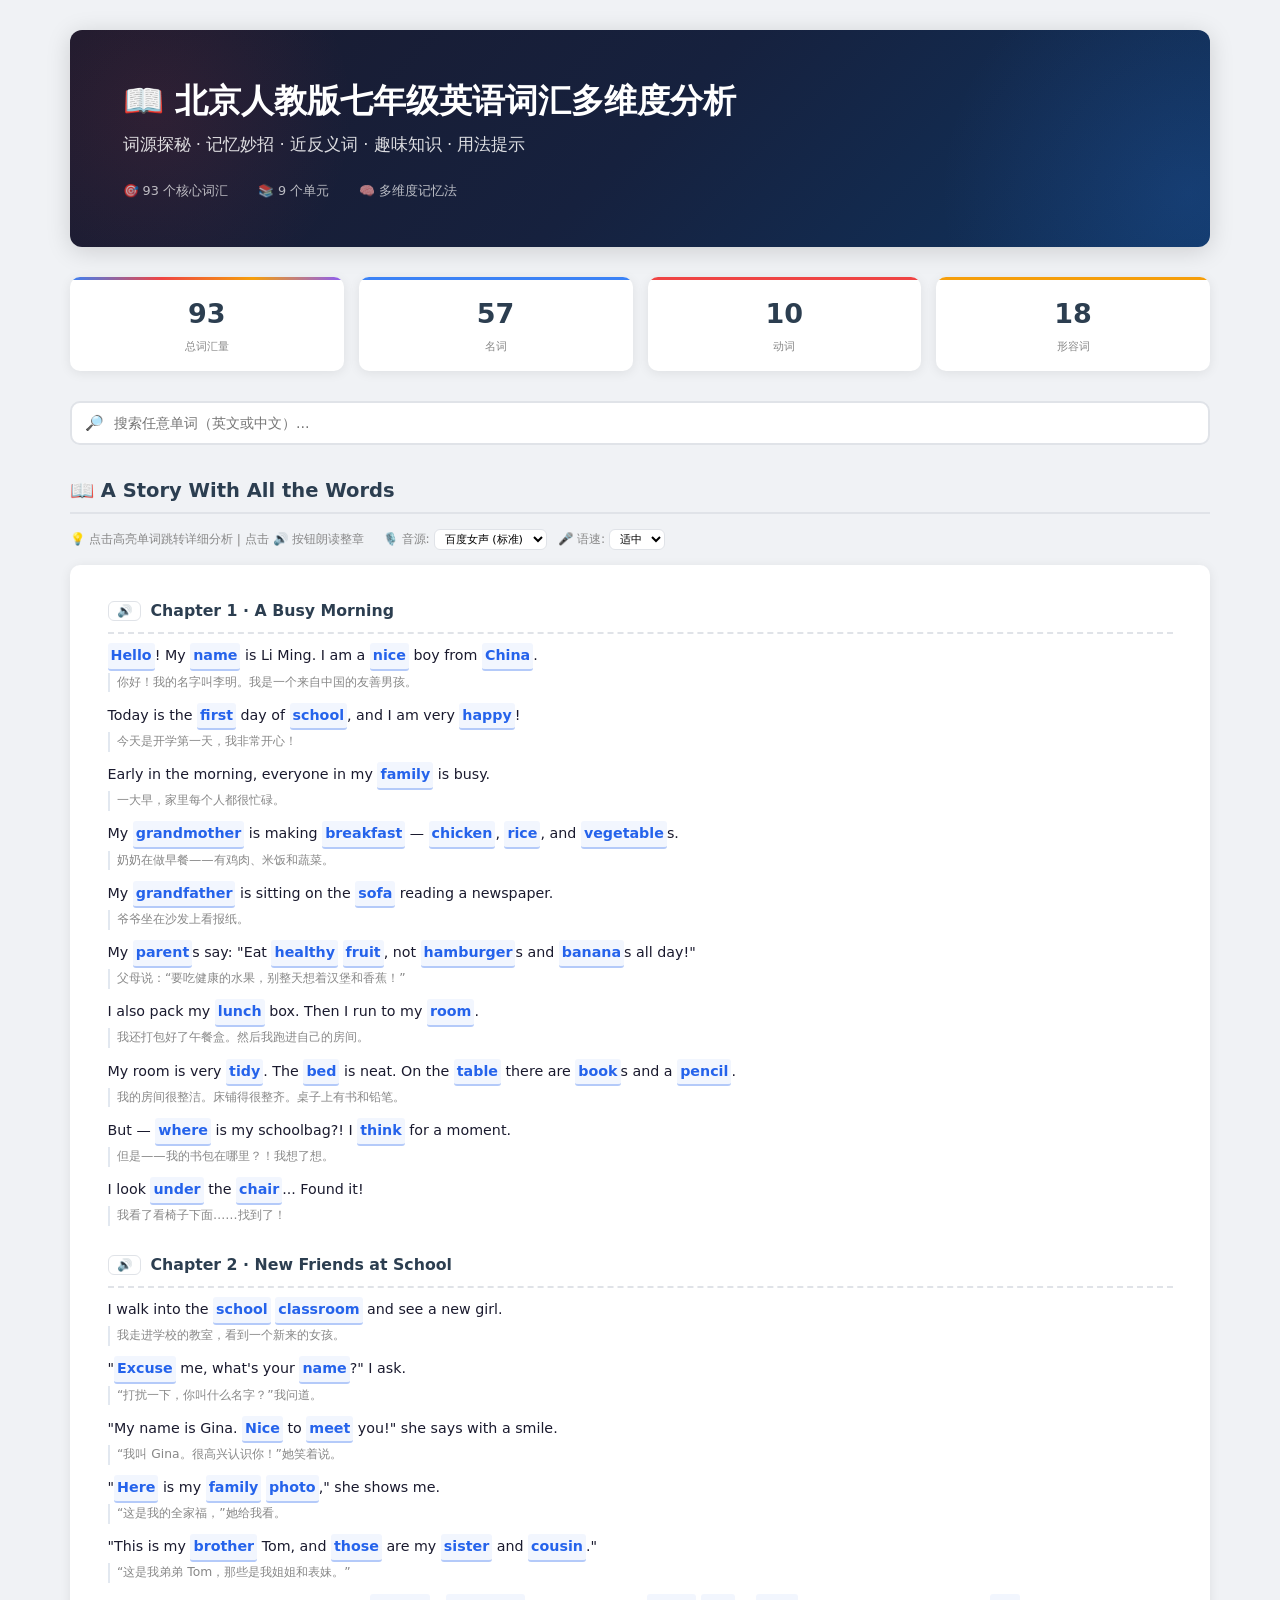
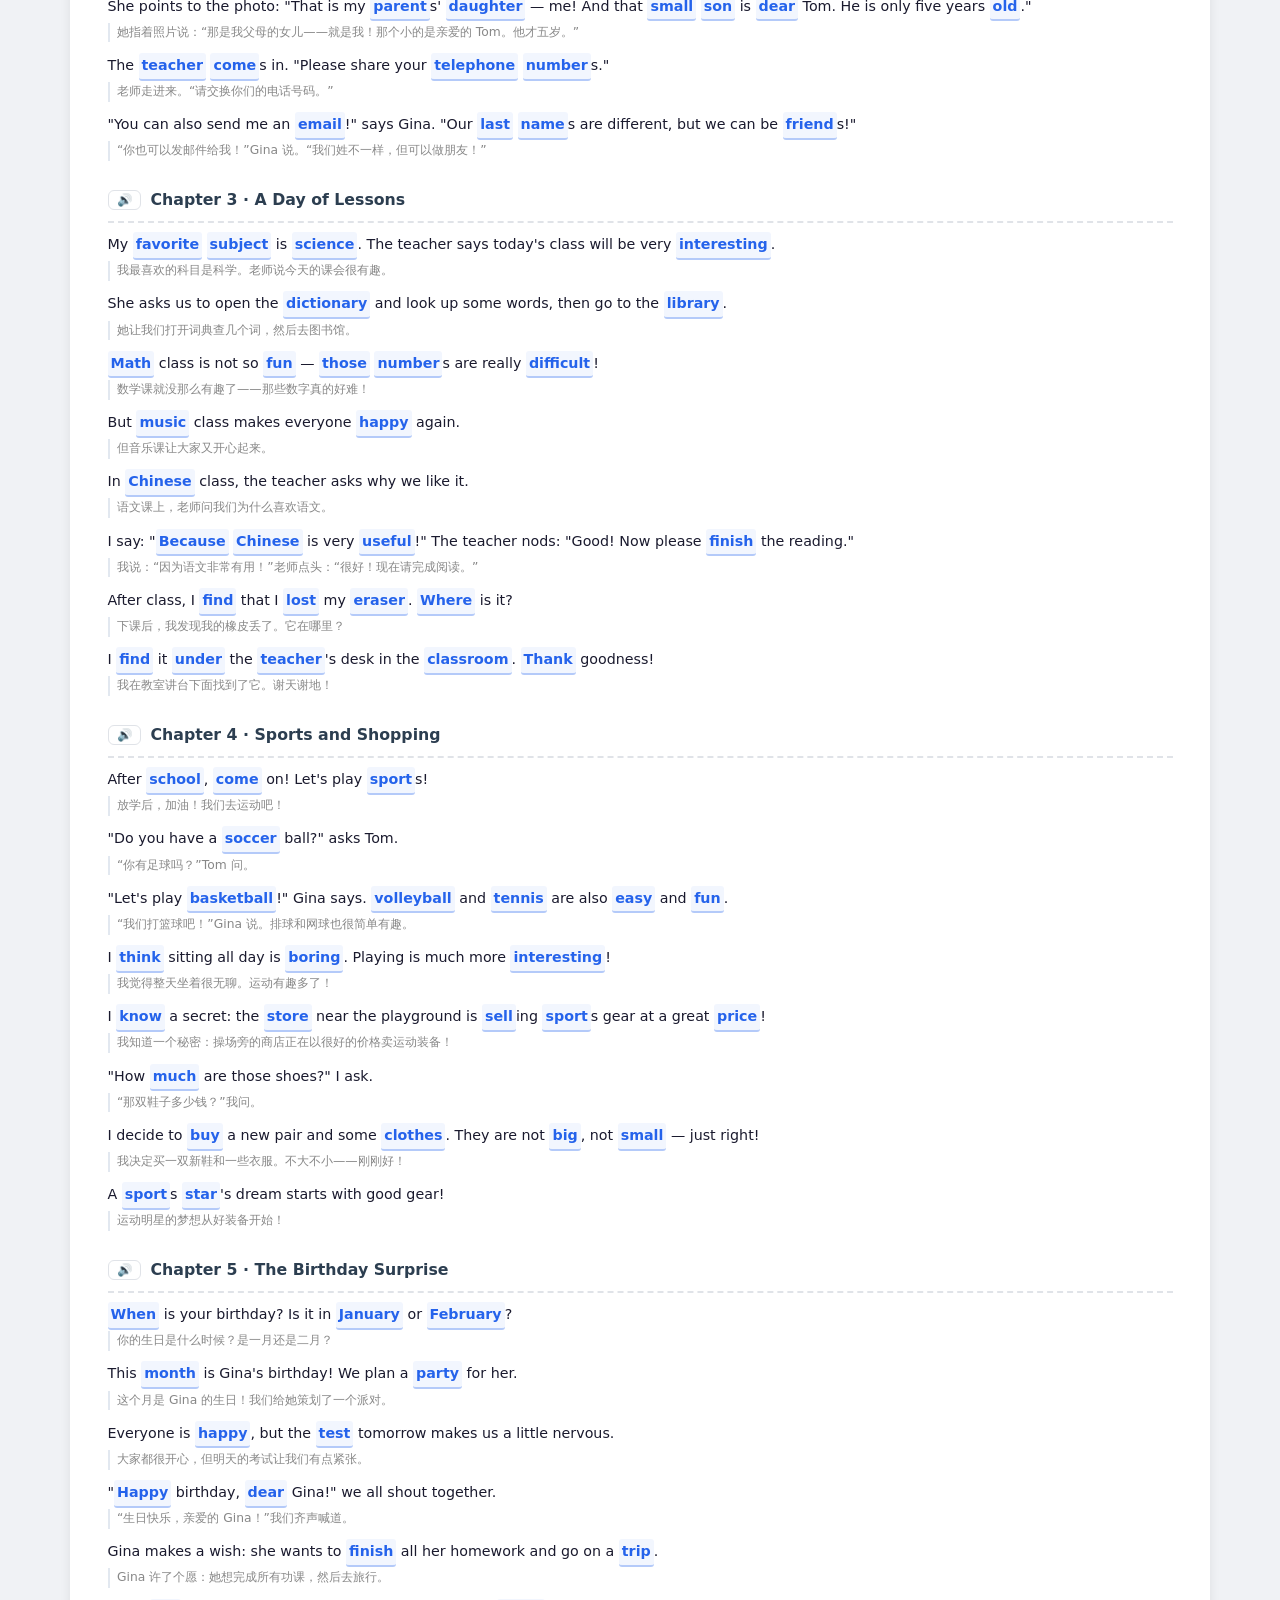
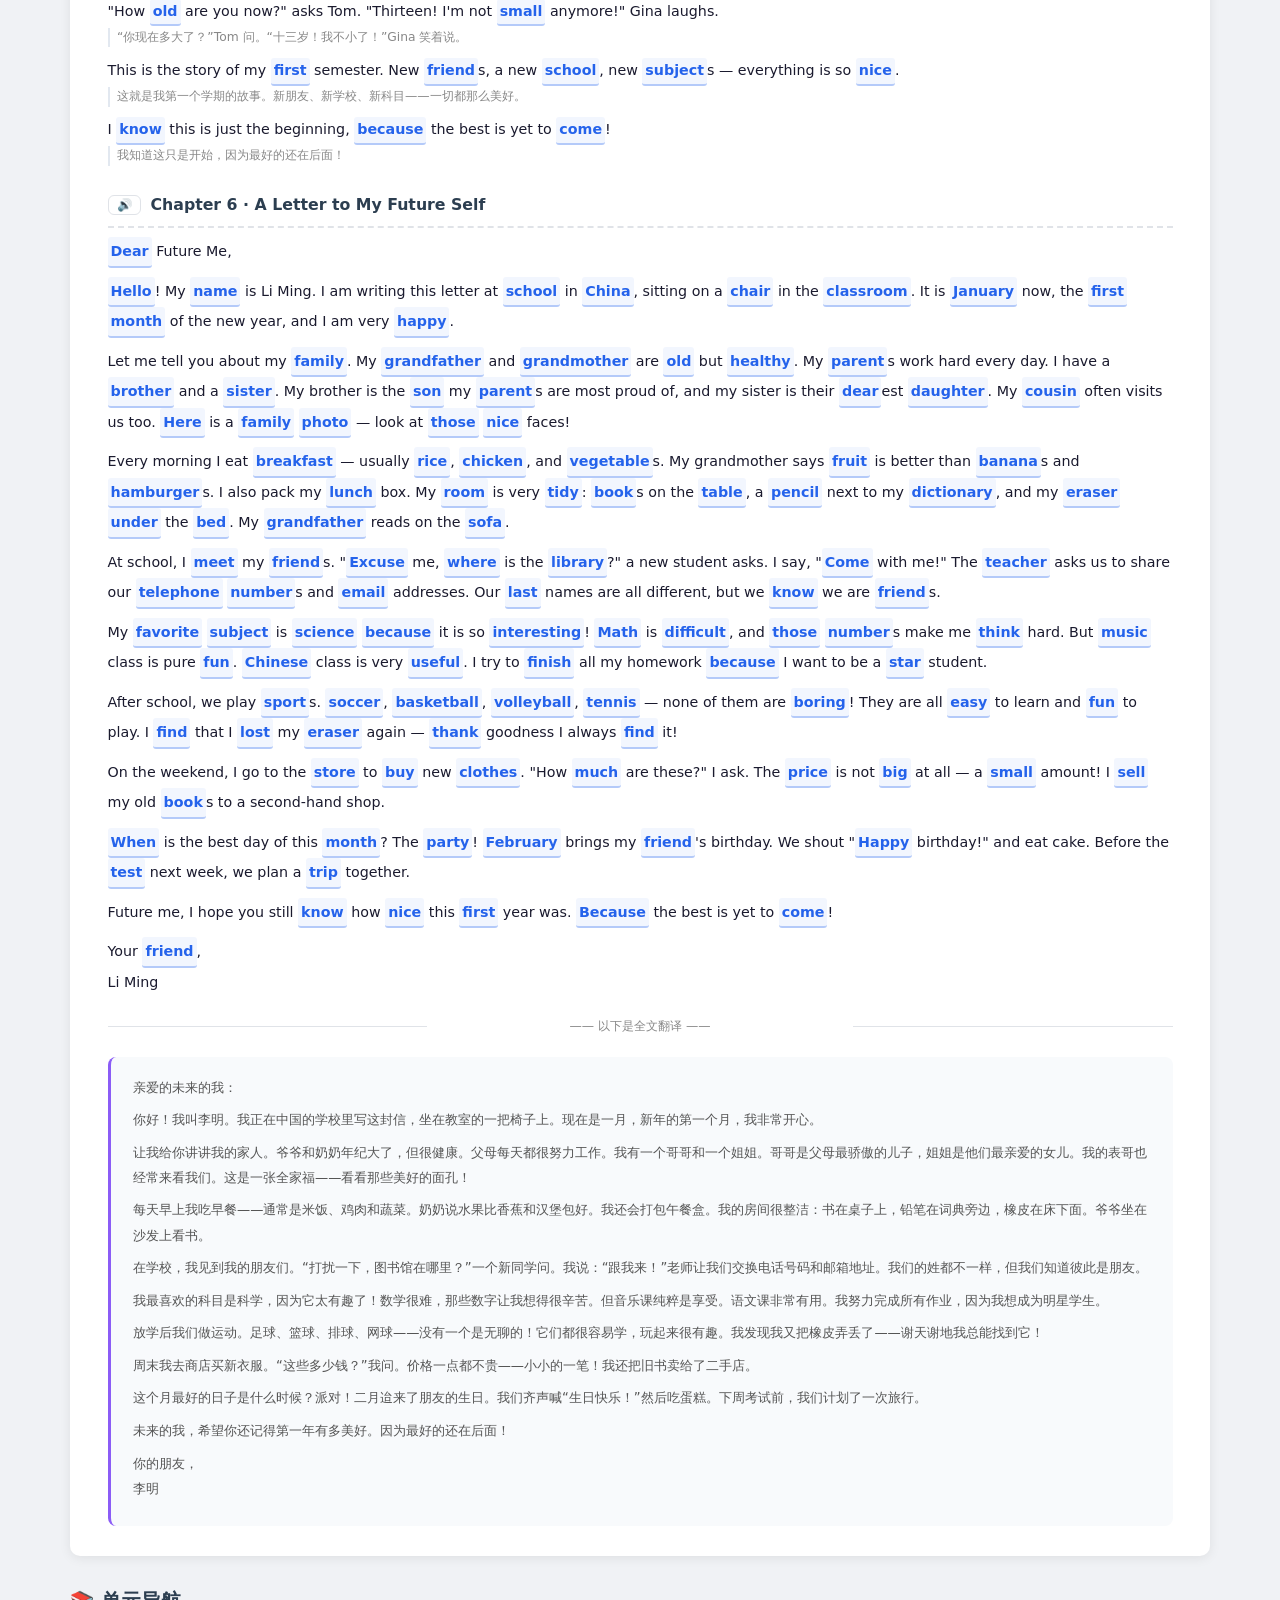
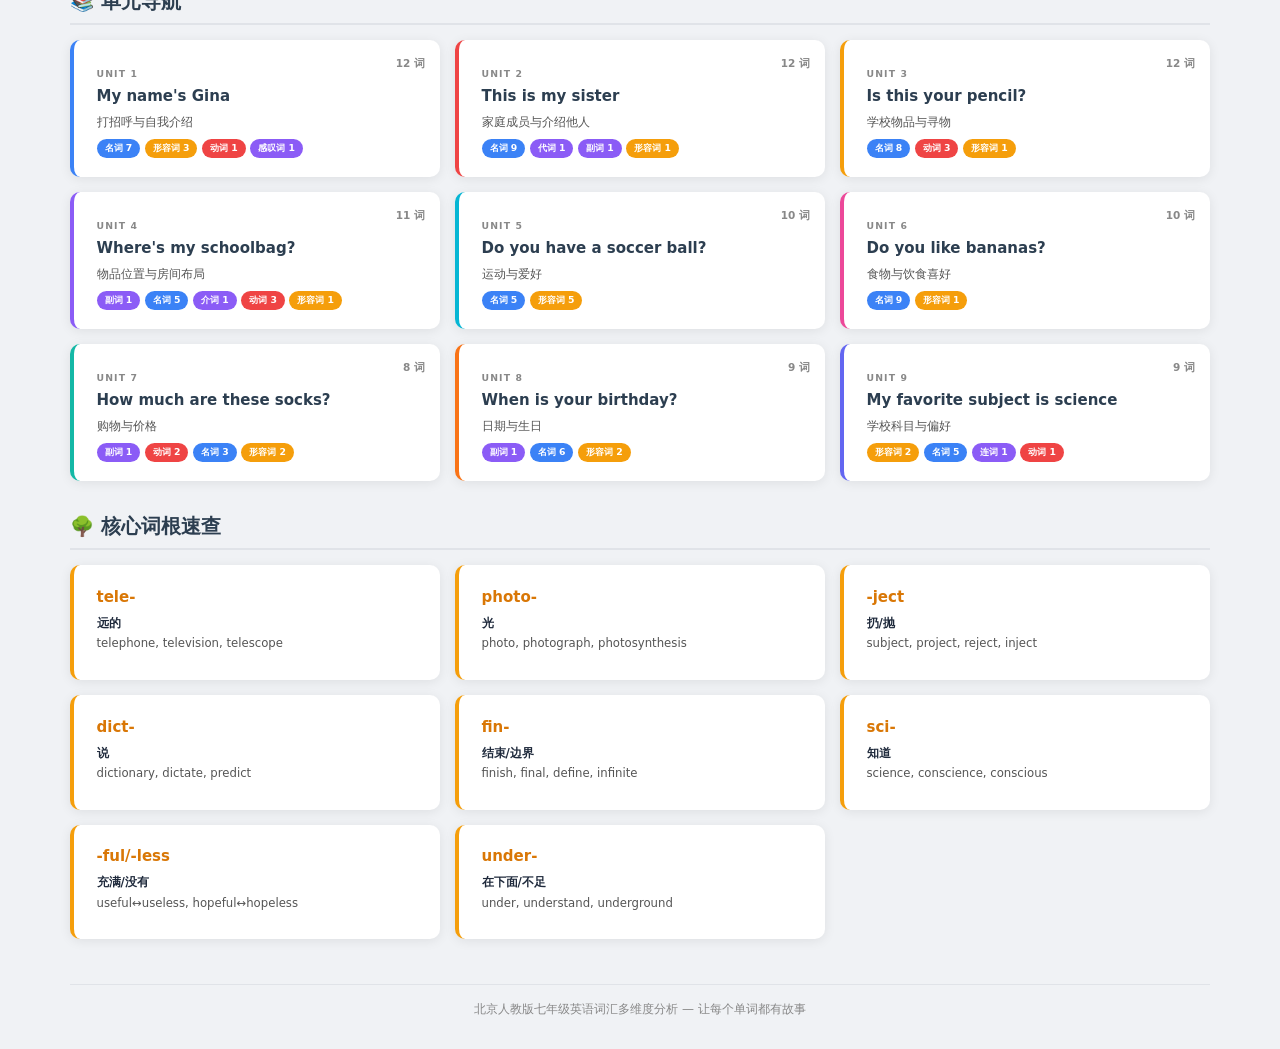
==== index.html @ ab5bbe42 "Fix mobile voice selector: use static HTML options instead of JS-generated QQ browser ignores dynami" ====
<!DOCTYPE html>
<html lang="zh-CN">
<head>
<meta charset="UTF-8"><meta name="viewport" content="width=device-width,initial-scale=1">
<meta name="referrer" content="no-referrer">
<title>北京初一英语词汇多维度分析</title>
<link rel="stylesheet" href="style.css?v=16">
</head>
<body>
<div id="app-root"><p style="color:#888;padding:2rem">Loading...</p></div>

<!-- Data files -->
<script src="vocab-data-u1.js"></script>
<script src="vocab-data-u2.js"></script>
<script src="vocab-data-u3.js"></script>
<script src="vocab-data-u4.js"></script>
<script src="vocab-data-u5.js"></script>
<script src="vocab-data-u6.js"></script>
<script src="vocab-data-u7.js"></script>
<script src="vocab-data-u8.js"></script>
<script src="vocab-data-u9.js"></script>
<!-- TTS + Renderer -->
<script src="tts.js?v=16"></script>
<script src="word-renderer.js?v=16"></script>
<script>
  const units = [UNIT1,UNIT2,UNIT3,UNIT4,UNIT5,UNIT6,UNIT7,UNIT8,UNIT9];
  WordRenderer.renderIndex(units, document.getElementById('app-root'));
</script>
</body>
</html>
---- style.css ----
/* ===== Base Reset ===== */
*,*::before,*::after{box-sizing:border-box;margin:0;padding:0}
:root{
  --bg:#f0f2f5;--card:#fff;--border:#e0e3e8;
  --text:#1a1a2e;--text2:#555;--text3:#888;
  --accent:#2c3e50;--link:#2980b9;
  --shadow:0 2px 12px rgba(0,0,0,.08);
  --radius:10px;
  --noun:#3b82f6;--verb:#ef4444;--adj:#f59e0b;--adv:#8b5cf6;
  --prep:#06b6d4;--pron:#ec4899;--conj:#14b8a6;--num:#6366f1;--interj:#f97316;
}
html{font-size:15px;scroll-behavior:smooth}
body{font-family:"Segoe UI","Microsoft YaHei","PingFang SC",system-ui,sans-serif;background:var(--bg);color:var(--text);line-height:1.6;padding:2rem;max-width:1200px;margin:0 auto}

/* ===== Typography ===== */
h1{font-size:1.8rem;color:var(--accent);margin-bottom:.3rem}
h2{font-size:1.3rem;color:var(--accent);margin:2rem 0 1rem;padding-bottom:.4rem;border-bottom:2px solid var(--border)}
h3{font-size:1.05rem;color:var(--text2);margin:1.2rem 0 .6rem}
p.subtitle{color:var(--text2);margin-bottom:2rem;font-size:.95rem}

/* ===== Cover ===== */
.cover{background:linear-gradient(135deg,#1a1a2e 0%,#16213e 50%,#0f3460 100%);color:#fff;border-radius:12px;padding:3rem 3.5rem;margin-bottom:2rem;box-shadow:0 4px 24px rgba(0,0,0,.15);position:relative;overflow:hidden}
.cover::before{content:'';position:absolute;top:-40%;right:-20%;width:500px;height:500px;background:radial-gradient(circle,rgba(59,130,246,.15) 0%,transparent 70%);pointer-events:none}
.cover::after{content:'';position:absolute;bottom:-30%;left:-10%;width:400px;height:400px;background:radial-gradient(circle,rgba(239,68,68,.1) 0%,transparent 70%);pointer-events:none}
.cover h1{font-size:2.2rem;margin-bottom:.3rem;position:relative;z-index:1;color:#fff}
.cover .cover-sub{font-size:1.1rem;color:rgba(255,255,255,.85);margin-bottom:1.5rem;position:relative;z-index:1}
.cover .cover-meta{display:flex;gap:2rem;flex-wrap:wrap;font-size:.85rem;color:rgba(255,255,255,.7);position:relative;z-index:1}
.cover .cover-meta span{display:flex;align-items:center;gap:.4rem}
.cover .cover-emoji{font-size:3rem;position:absolute;right:3rem;top:50%;transform:translateY(-50%);z-index:1;opacity:.3}

/* ===== Stats Bar ===== */
.stats-bar{display:grid;grid-template-columns:repeat(4,1fr);gap:1rem;margin-bottom:2rem}
.stat-card{background:var(--card);border-radius:var(--radius);box-shadow:var(--shadow);padding:1rem 1.2rem;text-align:center;position:relative;overflow:hidden}
.stat-card::before{content:'';position:absolute;top:0;left:0;right:0;height:3px;background:var(--accent)}
.stat-card .stat-num{font-size:1.8rem;font-weight:800;color:var(--accent)}
.stat-card .stat-label{font-size:.75rem;color:var(--text3);margin-top:.2rem}
.stat-card.sc-noun::before{background:var(--noun)}
.stat-card.sc-verb::before{background:var(--verb)}
.stat-card.sc-adj::before{background:var(--adj)}
.stat-card.sc-total::before{background:linear-gradient(90deg,var(--noun),var(--verb),var(--adj),var(--adv))}

/* ===== Unit Grid ===== */
.unit-grid{display:grid;grid-template-columns:repeat(3,1fr);gap:1rem;margin-bottom:2rem}
a.unit-card{text-decoration:none;color:inherit;display:block}
.unit-card{background:var(--card);border-radius:var(--radius);box-shadow:var(--shadow);padding:1.3rem 1.5rem;border-left:4px solid var(--border);transition:transform .15s,box-shadow .15s;cursor:pointer;position:relative;overflow:hidden}
.unit-card:hover{transform:translateY(-3px);box-shadow:0 8px 24px rgba(0,0,0,.12)}
.unit-card .unit-num{font-size:.62rem;font-weight:700;letter-spacing:.12em;text-transform:uppercase;margin-bottom:.3rem;color:var(--text3)}
.unit-card .unit-title{font-size:1rem;font-weight:700;color:var(--accent);margin-bottom:.4rem}
.unit-card .unit-desc{font-size:.78rem;color:var(--text2);line-height:1.5;margin-bottom:.5rem}
.unit-card .unit-tags{display:flex;gap:.3rem;flex-wrap:wrap}
.unit-card .unit-tag{font-size:.62rem;padding:2px 8px;border-radius:12px;font-weight:600;color:#fff}
.unit-card .unit-count{position:absolute;right:1rem;top:1rem;font-size:.7rem;color:var(--text3);font-weight:600}
.uc-1{border-left-color:#3b82f6}.uc-2{border-left-color:#ef4444}.uc-3{border-left-color:#f59e0b}
.uc-4{border-left-color:#8b5cf6}.uc-5{border-left-color:#06b6d4}.uc-6{border-left-color:#ec4899}
.uc-7{border-left-color:#14b8a6}.uc-8{border-left-color:#f97316}.uc-9{border-left-color:#6366f1}
.uc-10{border-left-color:#84cc16}.uc-11{border-left-color:#a855f7}.uc-12{border-left-color:#0ea5e9}

/* ===== Search Bar ===== */
.search-wrap{margin-bottom:2rem;position:relative}
.search-wrap input{width:100%;padding:.8rem 1.2rem .8rem 2.8rem;border:2px solid var(--border);border-radius:var(--radius);font-size:.95rem;font-family:inherit;background:var(--card);transition:border-color .2s,box-shadow .2s;outline:none}
.search-wrap input:focus{border-color:var(--link);box-shadow:0 0 0 3px rgba(41,128,185,.12)}
.search-wrap .search-icon{position:absolute;left:1rem;top:50%;transform:translateY(-50%);font-size:1rem;color:var(--text3)}
.search-results{position:absolute;top:100%;left:0;right:0;background:var(--card);border:1px solid var(--border);border-radius:var(--radius);box-shadow:0 8px 32px rgba(0,0,0,.12);max-height:400px;overflow-y:auto;z-index:100;display:none}
.search-results.active{display:block}
.search-item{padding:.7rem 1.2rem;cursor:pointer;transition:background .1s;display:flex;align-items:center;gap:.8rem;border-bottom:1px solid #f1f5f9}
.search-item:hover{background:#f8fafc}
.search-item .si-word{font-weight:700;font-size:.95rem;min-width:80px}
.search-item .si-phonetic{font-size:.78rem;color:var(--text3)}
.search-item .si-meaning{font-size:.78rem;color:var(--text2);flex:1}
.search-item .si-unit{font-size:.65rem;color:#fff;padding:2px 8px;border-radius:4px;background:var(--accent)}

/* ===== Nav ===== */
.nav{margin-bottom:1.5rem;display:flex;align-items:center;gap:.5rem}
.nav a{color:var(--link);text-decoration:none;font-size:.9rem;font-weight:500}
.nav a:hover{text-decoration:underline}
.nav .sep{color:var(--text3);margin:0 .2rem}

/* ===== Word Card ===== */
.word-list{display:flex;flex-direction:column;gap:1.5rem}
.word-card{background:var(--card);border-radius:12px;box-shadow:var(--shadow);overflow:hidden;transition:transform .15s}
.word-card:hover{transform:translateY(-2px);box-shadow:0 6px 24px rgba(0,0,0,.1)}
.wc-header{padding:1.2rem 1.5rem;display:flex;align-items:center;gap:1rem;border-bottom:1px solid #f1f5f9;position:relative}
.wc-header::before{content:'';position:absolute;left:0;top:0;bottom:0;width:4px}
.wc-header.pos-n::before{background:var(--noun)}
.wc-header.pos-v::before{background:var(--verb)}
.wc-header.pos-adj::before{background:var(--adj)}
.wc-header.pos-adv::before{background:var(--adv)}
.wc-header.pos-prep::before{background:var(--prep)}
.wc-header.pos-pron::before{background:var(--pron)}
.wc-header.pos-conj::before{background:var(--conj)}
.wc-header.pos-num::before{background:var(--num)}
.wc-header.pos-interj::before{background:var(--interj)}
.wc-word{font-size:1.5rem;font-weight:800;color:var(--accent);letter-spacing:.02em}
.wc-phonetic{font-size:.88rem;color:var(--text3);font-family:"Cascadia Code","Fira Code",monospace}
.wc-pos{font-size:.68rem;padding:3px 10px;border-radius:12px;font-weight:700;color:#fff;white-space:nowrap}
.pos-n .wc-pos{background:var(--noun)}.pos-v .wc-pos{background:var(--verb)}
.pos-adj .wc-pos{background:var(--adj)}.pos-adv .wc-pos{background:var(--adv)}
.pos-prep .wc-pos{background:var(--prep)}.pos-pron .wc-pos{background:var(--pron)}
.pos-conj .wc-pos{background:var(--conj)}.pos-num .wc-pos{background:var(--num)}
.pos-interj .wc-pos{background:var(--interj)}
.wc-meaning{margin-left:auto;font-size:.95rem;color:var(--text);font-weight:600}
.wc-body{padding:1.2rem 1.5rem;display:grid;grid-template-columns:repeat(2,1fr);gap:1rem}

/* ===== Dimension Panels ===== */
.dim-panel{background:#f8fafc;border-radius:8px;padding:.9rem 1.1rem;border-left:3px solid var(--border)}
.dim-panel .dim-title{font-size:.7rem;font-weight:700;letter-spacing:.08em;text-transform:uppercase;margin-bottom:.5rem;display:flex;align-items:center;gap:.4rem}
.dim-panel .dim-title .dim-icon{font-size:.9rem}
.dim-panel.dp-root{border-left-color:#f59e0b}
.dim-panel.dp-root .dim-title{color:#d97706}
.dim-panel.dp-memory{border-left-color:#8b5cf6}
.dim-panel.dp-memory .dim-title{color:#7c3aed}
.dim-panel.dp-family{border-left-color:#3b82f6}
.dim-panel.dp-family .dim-title{color:#2563eb}
.dim-panel.dp-syn{border-left-color:#059669}
.dim-panel.dp-syn .dim-title{color:#059669}
.dim-panel.dp-ant{border-left-color:#dc2626}
.dim-panel.dp-ant .dim-title{color:#dc2626}
.dim-panel.dp-sentence{border-left-color:#06b6d4}
.dim-panel.dp-sentence .dim-title{color:#0891b2}
.dim-panel.dp-fun{border-left-color:#ec4899}
.dim-panel.dp-fun .dim-title{color:#db2777}
.dim-panel.dp-usage{border-left-color:#64748b}
.dim-panel.dp-usage .dim-title{color:#475569}

.dim-panel p,.dim-panel li{font-size:.82rem;color:var(--text2);line-height:1.6}
.dim-panel ul{padding-left:1.1rem;margin:0}
.dim-panel li{margin-bottom:.2rem}
.dim-panel .root-part{display:inline-block;padding:2px 8px;border-radius:4px;font-size:.75rem;font-weight:600;margin-right:.3rem;margin-bottom:.3rem}
.dim-panel .rp-prefix{background:#dbeafe;color:#1d4ed8}
.dim-panel .rp-root{background:#fef3c7;color:#92400e}
.dim-panel .rp-suffix{background:#dcfce7;color:#166534}
.dim-panel .word-tag{display:inline-block;padding:2px 8px;border-radius:4px;font-size:.78rem;font-weight:500;margin:.15rem .3rem .15rem 0;background:#f1f5f9;color:var(--text2);transition:background .15s}
.dim-panel .word-tag:hover{background:#e2e8f0}
.dim-panel .highlight{font-weight:700;color:var(--accent)}
.dim-panel .example-en{font-style:italic;color:var(--text);font-weight:500}
.dim-panel .example-zh{color:var(--text3);font-size:.78rem}

/* ===== Full-width dimension ===== */
.wc-full{padding:0 1.5rem 1.2rem;display:grid;grid-template-columns:repeat(2,1fr);gap:1rem}

/* ===== POS Tag Colors ===== */
.tag-noun{background:var(--noun)}.tag-verb{background:var(--verb)}
.tag-adj{background:var(--adj)}.tag-adv{background:var(--adv)}
.tag-prep{background:var(--prep)}.tag-pron{background:var(--pron)}
.tag-conj{background:var(--conj)}.tag-num{background:var(--num)}

/* ===== Filter Bar ===== */
.filter-bar{display:flex;gap:.5rem;flex-wrap:wrap;margin-bottom:1.5rem;align-items:center}
.filter-bar label{font-size:.78rem;color:var(--text3);font-weight:600;margin-right:.3rem}
.fbtn{padding:.35rem .8rem;font-size:.72rem;border:1px solid var(--border);border-radius:16px;background:var(--card);color:var(--text2);cursor:pointer;transition:all .15s;font-family:inherit;font-weight:500}
.fbtn:hover{background:#f1f5f9;border-color:#94a3b8}
.fbtn.active{background:var(--accent);color:#fff;border-color:var(--accent)}

/* ===== Quiz Mode ===== */
.quiz-overlay{position:fixed;inset:0;background:rgba(0,0,0,.5);z-index:500;display:flex;align-items:center;justify-content:center;opacity:0;pointer-events:none;transition:opacity .3s}
.quiz-overlay.active{opacity:1;pointer-events:auto}
.quiz-box{background:#fff;border-radius:16px;padding:2.5rem;max-width:500px;width:90%;box-shadow:0 16px 48px rgba(0,0,0,.2);text-align:center;transform:scale(.9);transition:transform .3s}
.quiz-overlay.active .quiz-box{transform:scale(1)}
.quiz-word{font-size:2rem;font-weight:800;color:var(--accent);margin-bottom:.5rem}
.quiz-phonetic{font-size:1rem;color:var(--text3);margin-bottom:1.5rem}
.quiz-options{display:grid;grid-template-columns:1fr 1fr;gap:.6rem;margin-bottom:1.5rem}
.quiz-opt{padding:.7rem;border:2px solid var(--border);border-radius:8px;font-size:.88rem;cursor:pointer;transition:all .15s;background:#fff;font-family:inherit}
.quiz-opt:hover{border-color:var(--link);background:#f0f7ff}
.quiz-opt.correct{border-color:#059669;background:#dcfce7;color:#166534;font-weight:600}
.quiz-opt.wrong{border-color:#dc2626;background:#fef2f2;color:#991b1b}
.quiz-score{font-size:.85rem;color:var(--text3);margin-bottom:.8rem}
.quiz-next{padding:.5rem 1.5rem;border:none;border-radius:8px;background:var(--accent);color:#fff;font-size:.88rem;cursor:pointer;font-family:inherit;font-weight:600;transition:background .15s}
.quiz-next:hover{background:#1a252f}
.quiz-close{position:absolute;top:1rem;right:1.2rem;font-size:1.3rem;cursor:pointer;color:var(--text3);background:none;border:none;transition:color .15s}
.quiz-close:hover{color:var(--text)}

/* ===== Progress Bar ===== */
.progress-wrap{margin-bottom:1.5rem}
.progress-bar{height:6px;background:#e2e8f0;border-radius:3px;overflow:hidden}
.progress-fill{height:100%;background:linear-gradient(90deg,#3b82f6,#8b5cf6);border-radius:3px;transition:width .5s ease}
.progress-text{font-size:.72rem;color:var(--text3);margin-top:.3rem;text-align:right}

/* ===== Story Section ===== */
.story-hint{font-size:.82rem;color:var(--text3);margin-bottom:1rem}
.story-card{background:var(--card);border-radius:var(--radius);box-shadow:var(--shadow);padding:2rem 2.5rem;margin-bottom:2rem;line-height:2}
.story-chapter{margin-bottom:1.5rem}
.story-chapter:last-child{margin-bottom:0}
.story-chapter-title{font-size:1.05rem;font-weight:700;color:var(--accent);margin-bottom:.6rem;padding-bottom:.4rem;border-bottom:2px dashed var(--border)}
.story-line{margin-bottom:.7rem}
.story-en{font-size:.95rem;color:var(--text);line-height:1.8}
.story-zh{font-size:.82rem;color:var(--text3);line-height:1.6;padding-left:.5rem;border-left:2px solid #e2e8f0;margin-top:.1rem}
.story-word{display:inline-block;color:#2563eb;font-weight:700;text-decoration:none;padding:0 3px;border-radius:3px;background:rgba(37,99,235,.06);border-bottom:2px solid rgba(37,99,235,.3);transition:all .15s;cursor:pointer}
.story-word:hover{background:rgba(37,99,235,.12);border-bottom-color:#2563eb;transform:translateY(-1px)}
.story-block-en{margin-bottom:1rem}
.story-block-en p{font-size:.95rem;color:var(--text);line-height:2;margin-bottom:.6rem}
.story-block-divider{text-align:center;color:var(--text3);font-size:.82rem;margin:1.2rem 0;position:relative}
.story-block-divider::before,.story-block-divider::after{content:'';position:absolute;top:50%;width:30%;height:1px;background:var(--border)}
.story-block-divider::before{left:0}
.story-block-divider::after{right:0}
.story-block-zh{background:#f8fafc;border-radius:8px;padding:1.2rem 1.5rem;border-left:3px solid #8b5cf6}
.story-block-zh p{font-size:.88rem;color:var(--text2);line-height:1.9;margin-bottom:.5rem}

/* ===== TTS Buttons ===== */
.tts-btn{background:none;border:1px solid var(--border);border-radius:50%;width:30px;height:30px;font-size:.9rem;cursor:pointer;display:flex;align-items:center;justify-content:center;transition:all .15s;flex-shrink:0;padding:0}
.tts-btn:hover{background:#eff6ff;border-color:#93c5fd}
.tts-btn.tts-playing{background:#dbeafe;border-color:#3b82f6;animation:tts-pulse 1s ease-in-out infinite}
.tts-chapter-btn{background:none;border:1px solid var(--border);border-radius:6px;padding:2px 8px;font-size:.82rem;cursor:pointer;transition:all .15s;vertical-align:middle;margin-right:.3rem}
.tts-chapter-btn:hover{background:#eff6ff;border-color:#93c5fd}
.tts-chapter-btn.tts-playing{background:#dbeafe;border-color:#3b82f6;animation:tts-pulse 1s ease-in-out infinite}
@keyframes tts-pulse{0%,100%{opacity:1}50%{opacity:.5}}
.tts-speed,.tts-voice{padding:2px 6px;border:1px solid var(--border);border-radius:6px;font-size:.75rem;font-family:inherit;background:var(--card);cursor:pointer;vertical-align:middle}
.tts-voice{max-width:180px}
@media(max-width:600px){.tts-voice{max-width:140px}}

/* ===== Footer ===== */
.footer{text-align:center;color:var(--text3);font-size:.8rem;margin-top:3rem;padding-top:1rem;border-top:1px solid var(--border)}

/* ===== Responsive ===== */
@media(max-width:900px){
  .unit-grid{grid-template-columns:repeat(2,1fr)}
  .stats-bar{grid-template-columns:repeat(2,1fr)}
  .wc-body,.wc-full{grid-template-columns:1fr}
}
@media(max-width:600px){
  body{padding:1rem}
  .unit-grid,.stats-bar{grid-template-columns:1fr}
  .cover{padding:2rem 1.5rem}
  .cover h1{font-size:1.5rem}
  .wc-header{flex-wrap:wrap}
  .wc-meaning{margin-left:0;width:100%;margin-top:.3rem}
  .quiz-options{grid-template-columns:1fr}
}
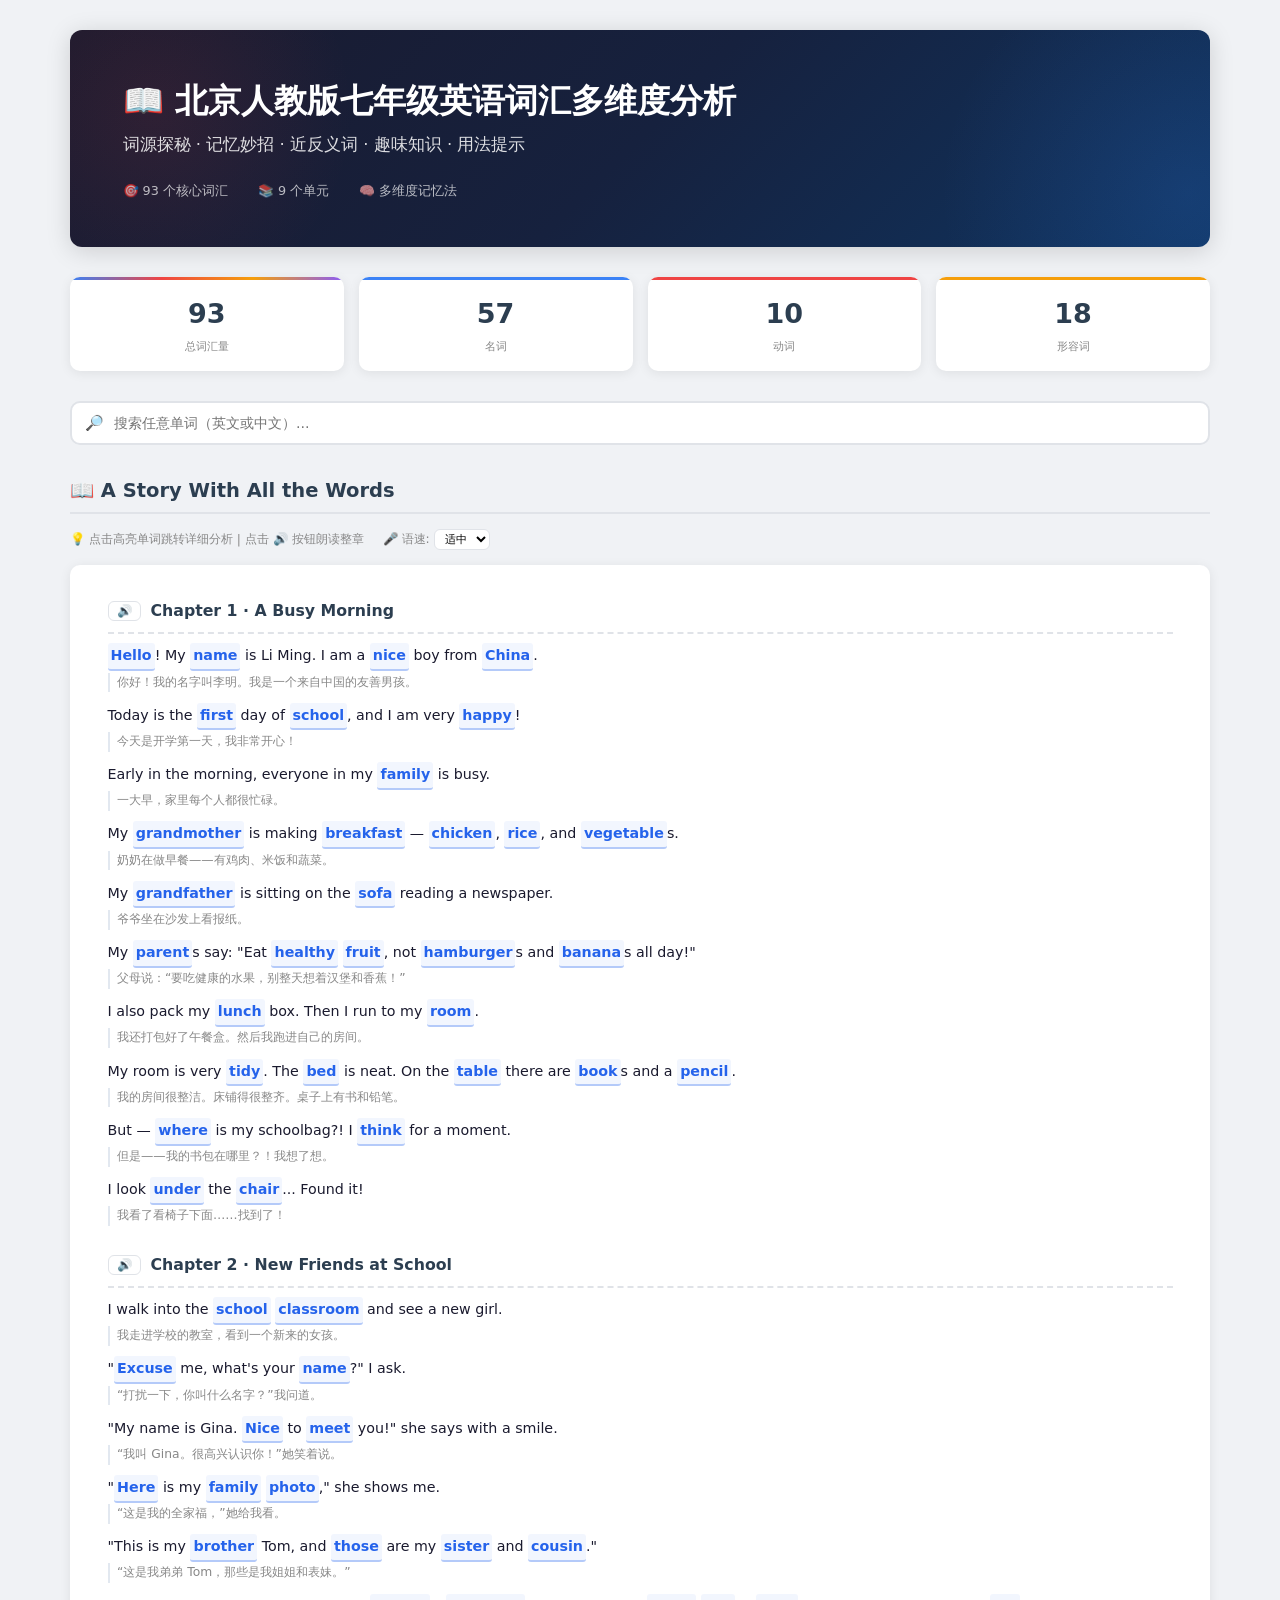
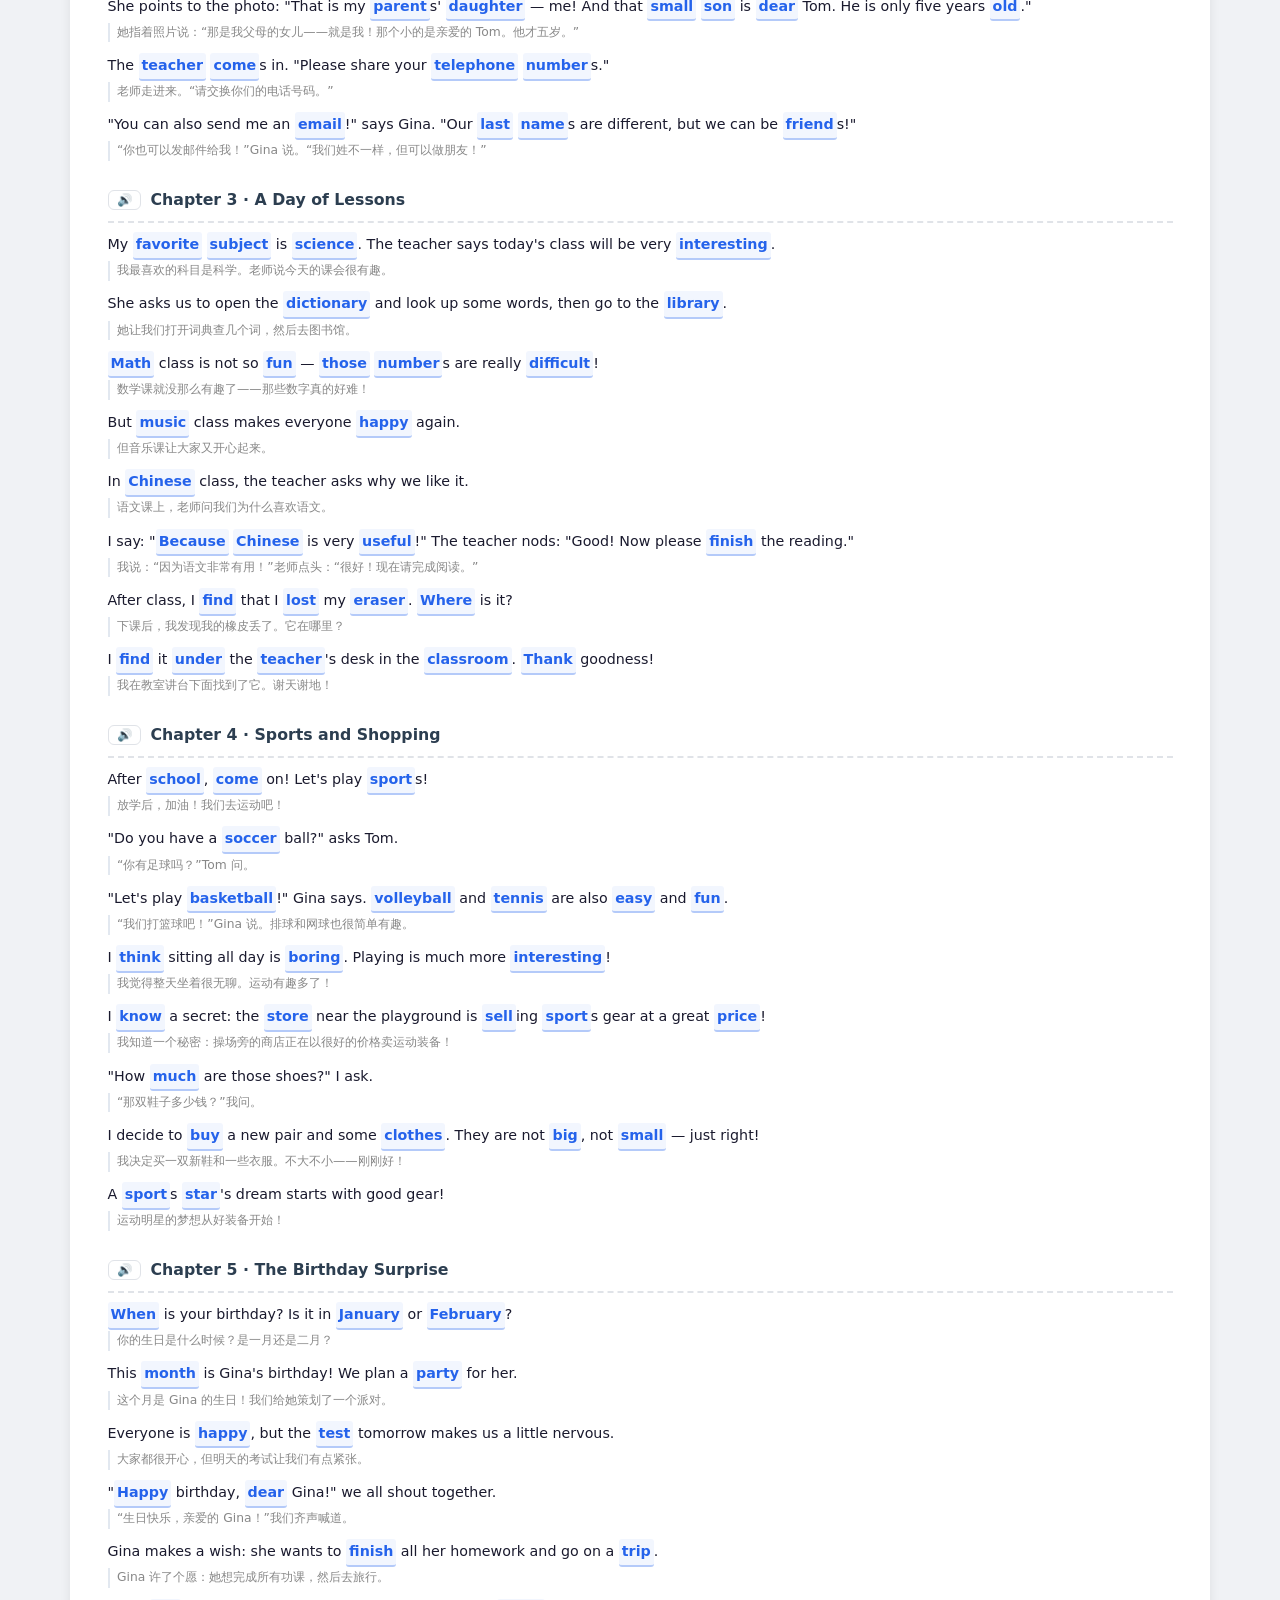
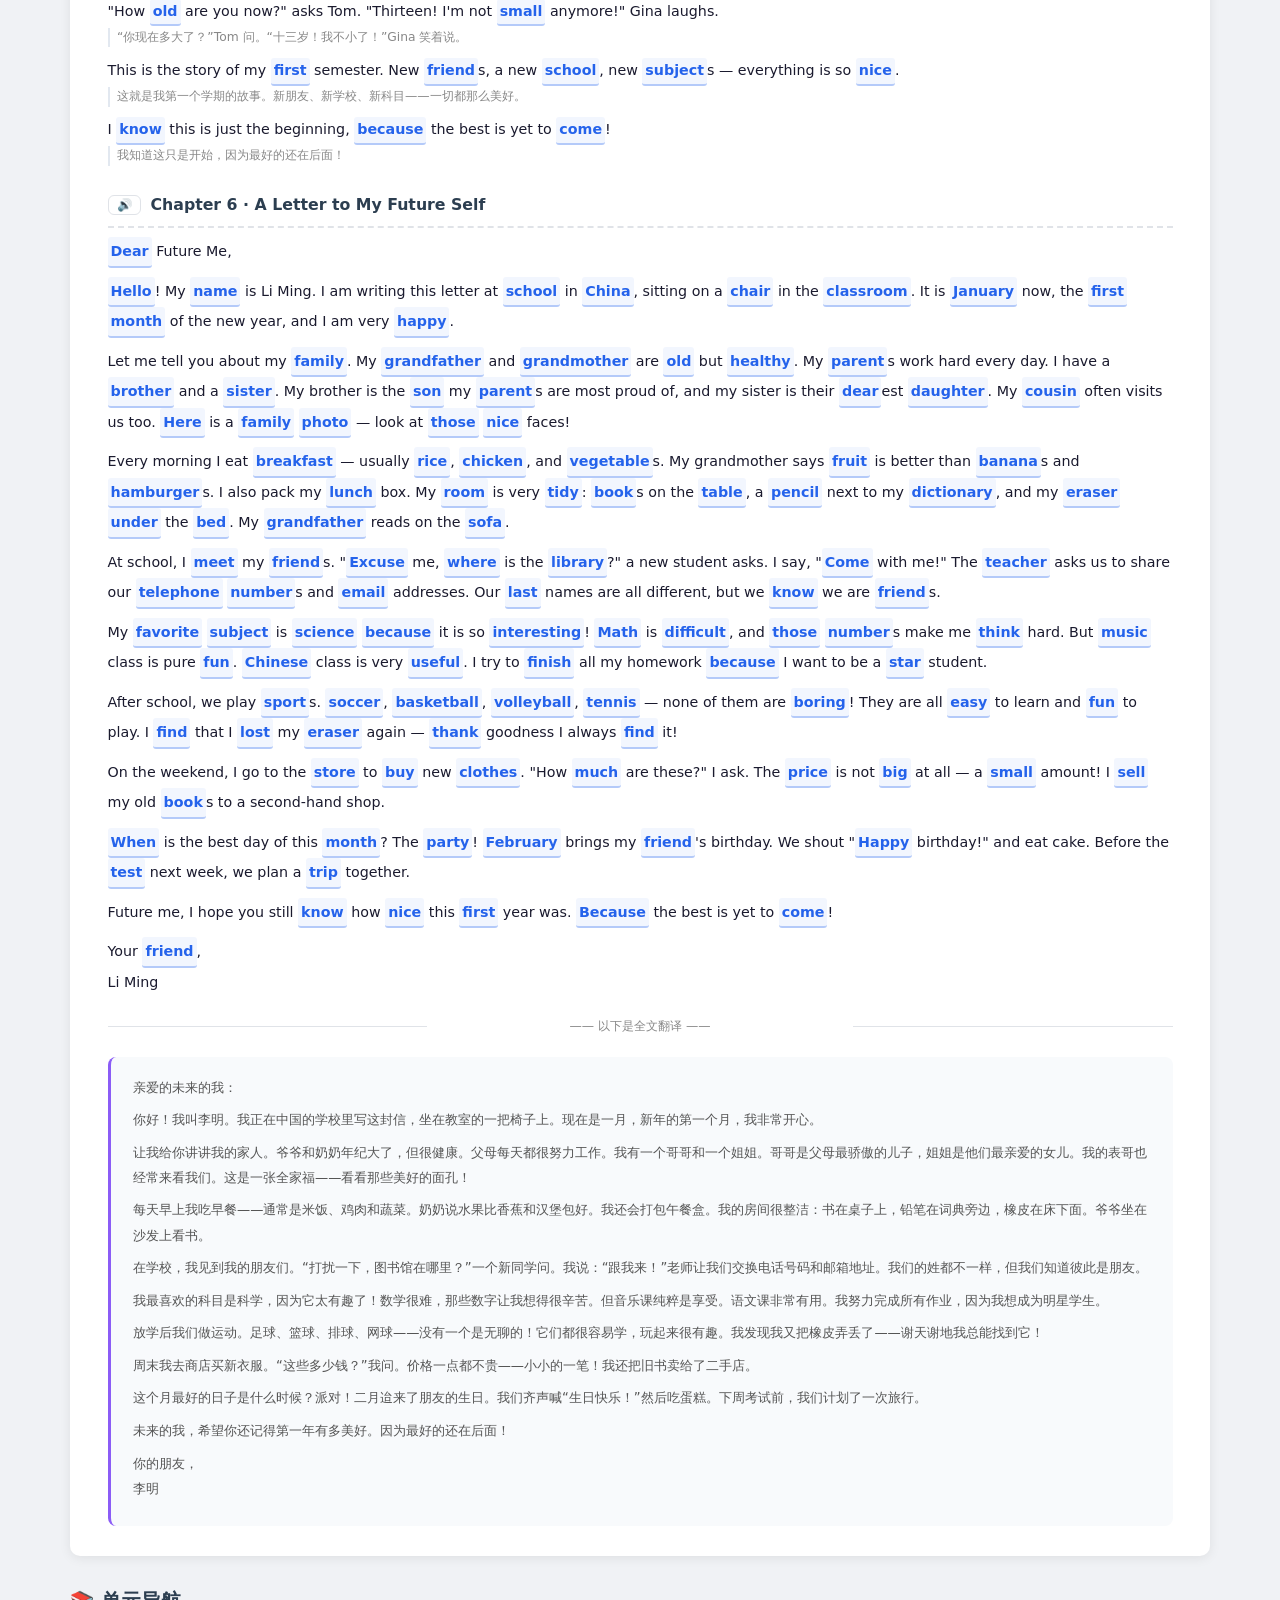
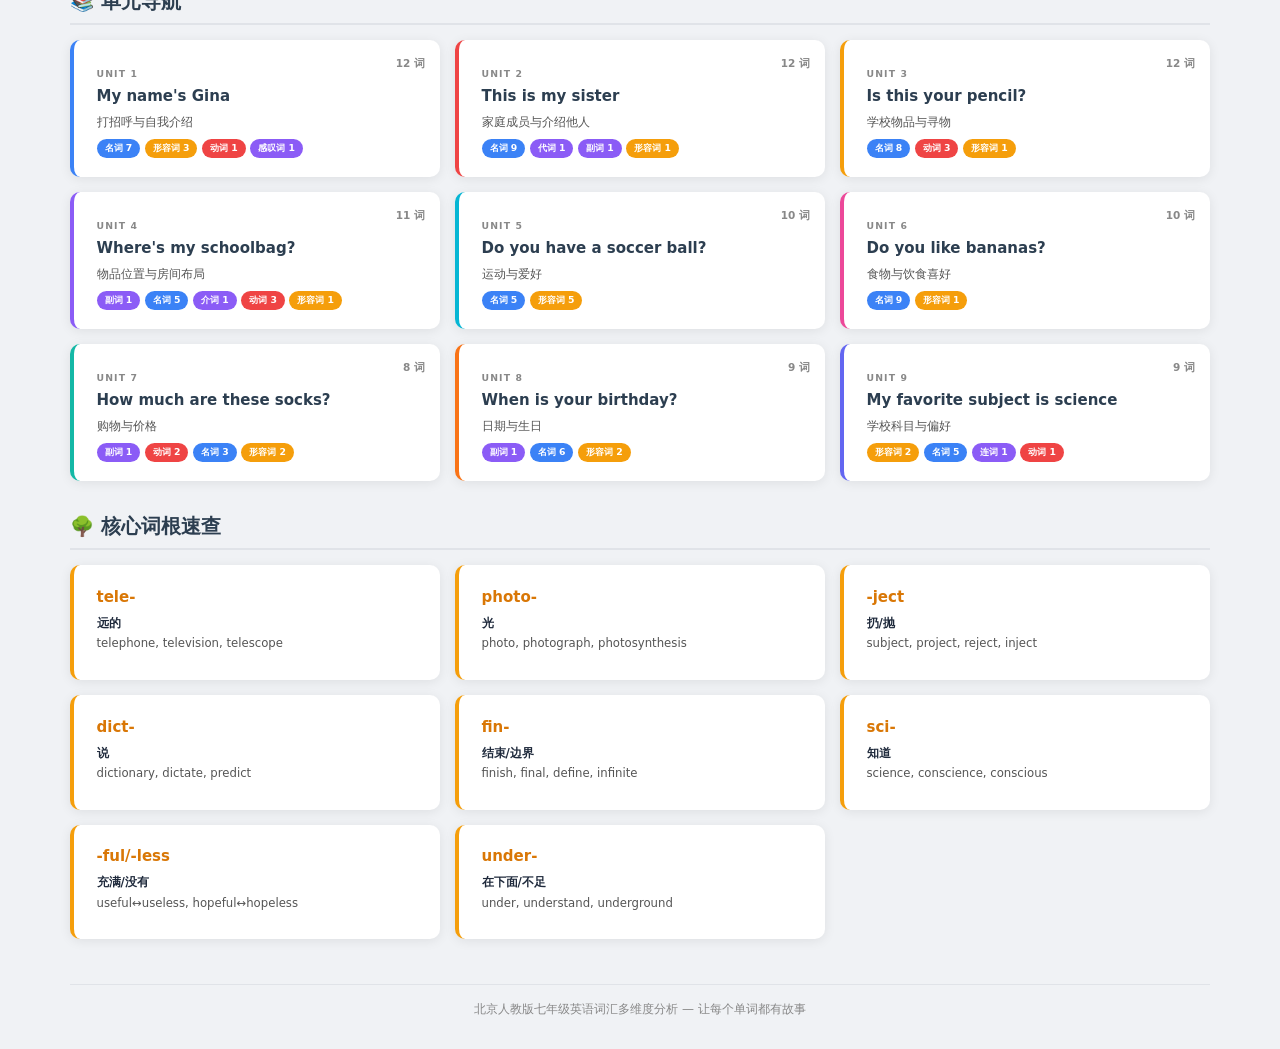
==== commit 03aa775f: "Revert to working TTS version without voice selector Voice selector caused issues on QQ browser mobi" ====
--- a/index.html
+++ b/index.html
@@ -4,7 +4,7 @@
 <meta charset="UTF-8"><meta name="viewport" content="width=device-width,initial-scale=1">
 <meta name="referrer" content="no-referrer">
 <title>北京初一英语词汇多维度分析</title>
-<link rel="stylesheet" href="style.css?v=16">
+<link rel="stylesheet" href="style.css?v=17">
 </head>
 <body>
 <div id="app-root"><p style="color:#888;padding:2rem">Loading...</p></div>
@@ -20,8 +20,8 @@
 <script src="vocab-data-u8.js"></script>
 <script src="vocab-data-u9.js"></script>
 <!-- TTS + Renderer -->
-<script src="tts.js?v=16"></script>
-<script src="word-renderer.js?v=16"></script>
+<script src="tts.js?v=17"></script>
+<script src="word-renderer.js?v=17"></script>
 <script>
   const units = [UNIT1,UNIT2,UNIT3,UNIT4,UNIT5,UNIT6,UNIT7,UNIT8,UNIT9];
   WordRenderer.renderIndex(units, document.getElementById('app-root'));
--- a/style.css
+++ b/style.css
@@ -203,9 +203,7 @@
 .tts-chapter-btn:hover{background:#eff6ff;border-color:#93c5fd}
 .tts-chapter-btn.tts-playing{background:#dbeafe;border-color:#3b82f6;animation:tts-pulse 1s ease-in-out infinite}
 @keyframes tts-pulse{0%,100%{opacity:1}50%{opacity:.5}}
-.tts-speed,.tts-voice{padding:2px 6px;border:1px solid var(--border);border-radius:6px;font-size:.75rem;font-family:inherit;background:var(--card);cursor:pointer;vertical-align:middle}
-.tts-voice{max-width:180px}
-@media(max-width:600px){.tts-voice{max-width:140px}}
+.tts-speed{padding:2px 6px;border:1px solid var(--border);border-radius:6px;font-size:.75rem;font-family:inherit;background:var(--card);cursor:pointer;vertical-align:middle}
 
 /* ===== Footer ===== */
 .footer{text-align:center;color:var(--text3);font-size:.8rem;margin-top:3rem;padding-top:1rem;border-top:1px solid var(--border)}
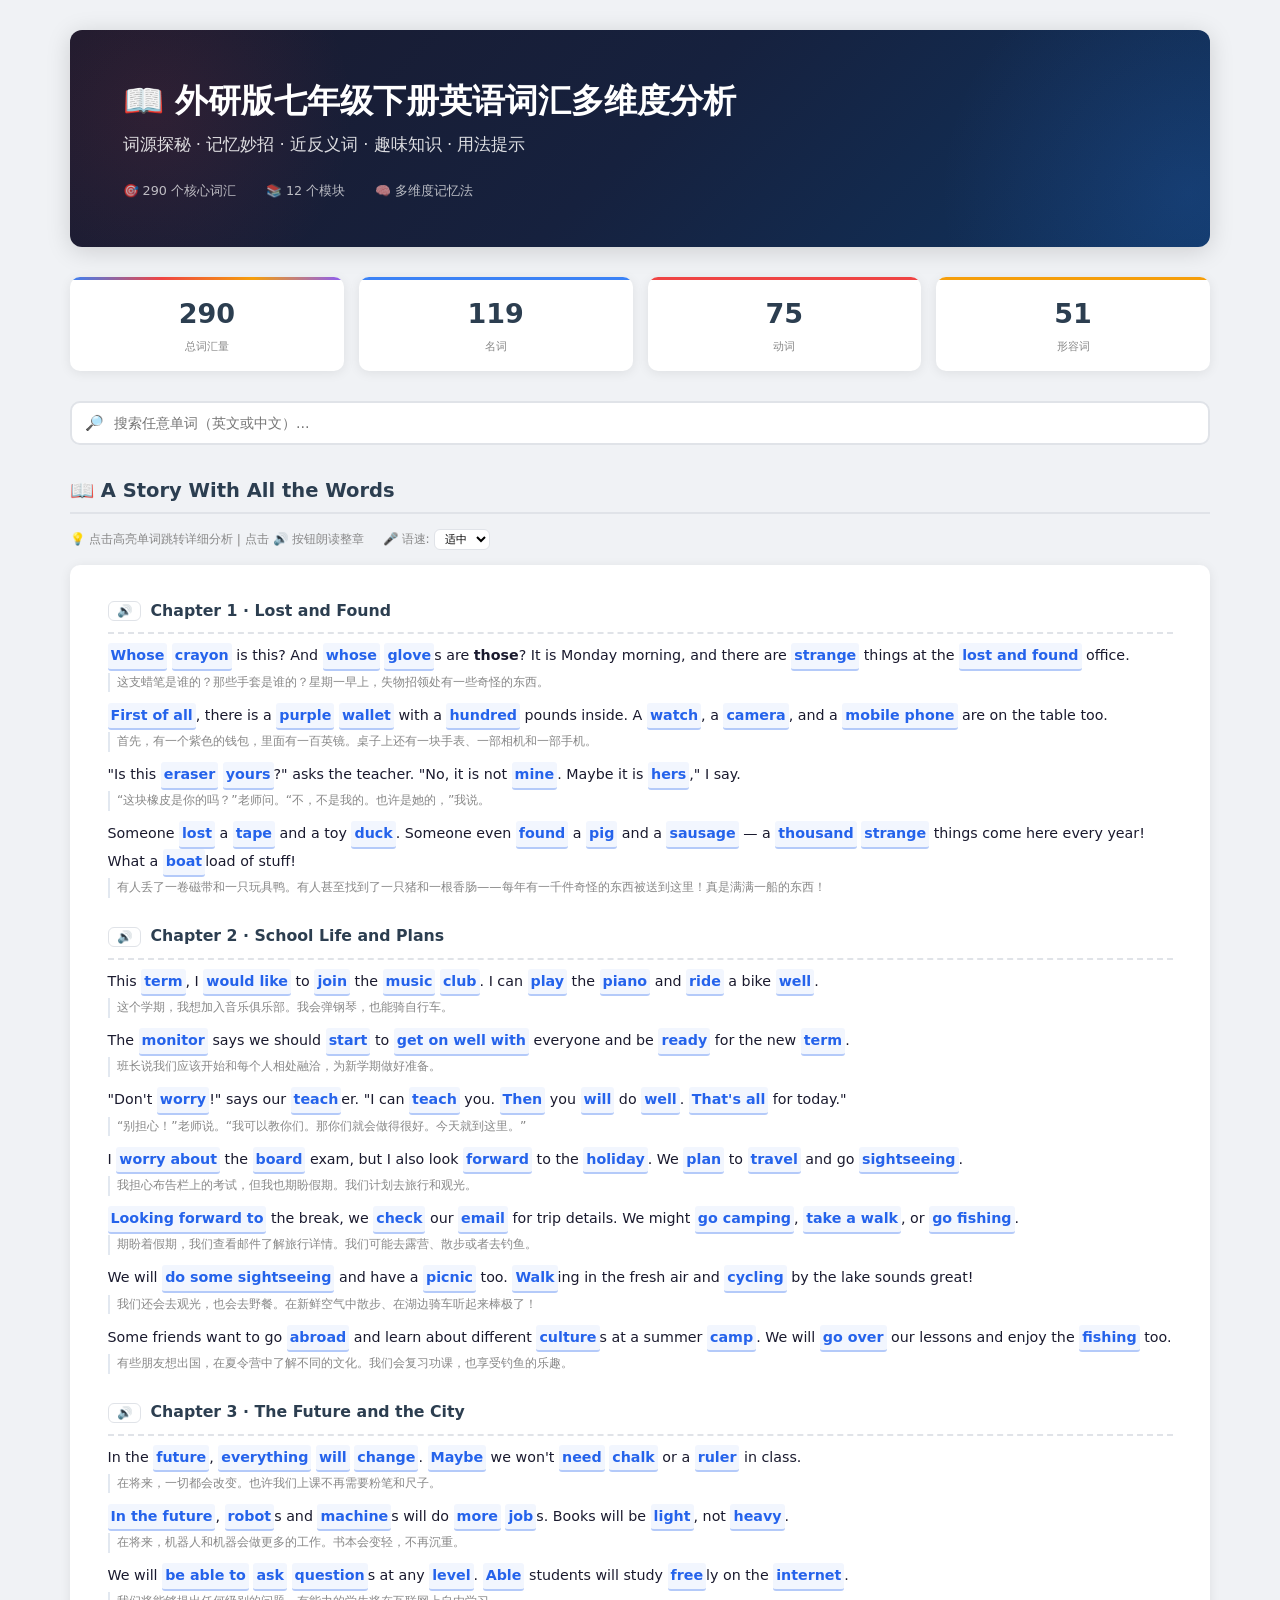
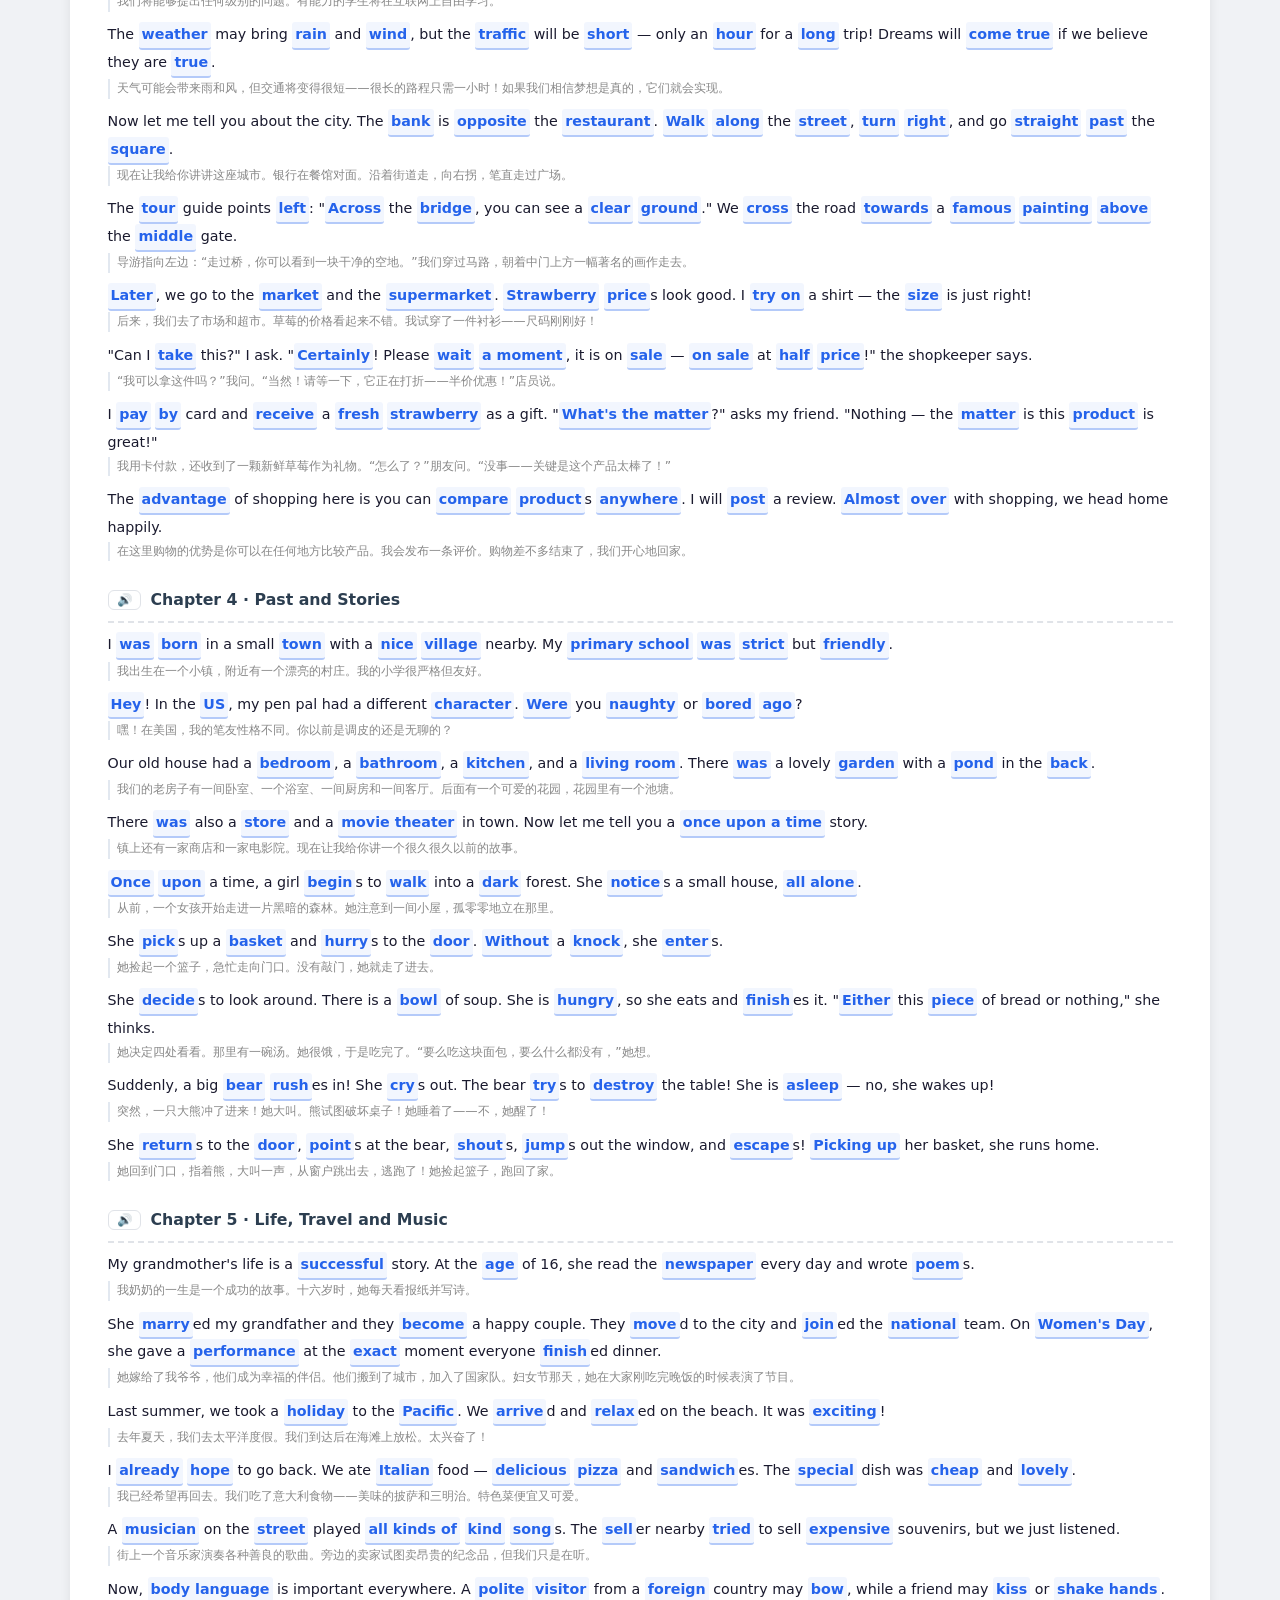
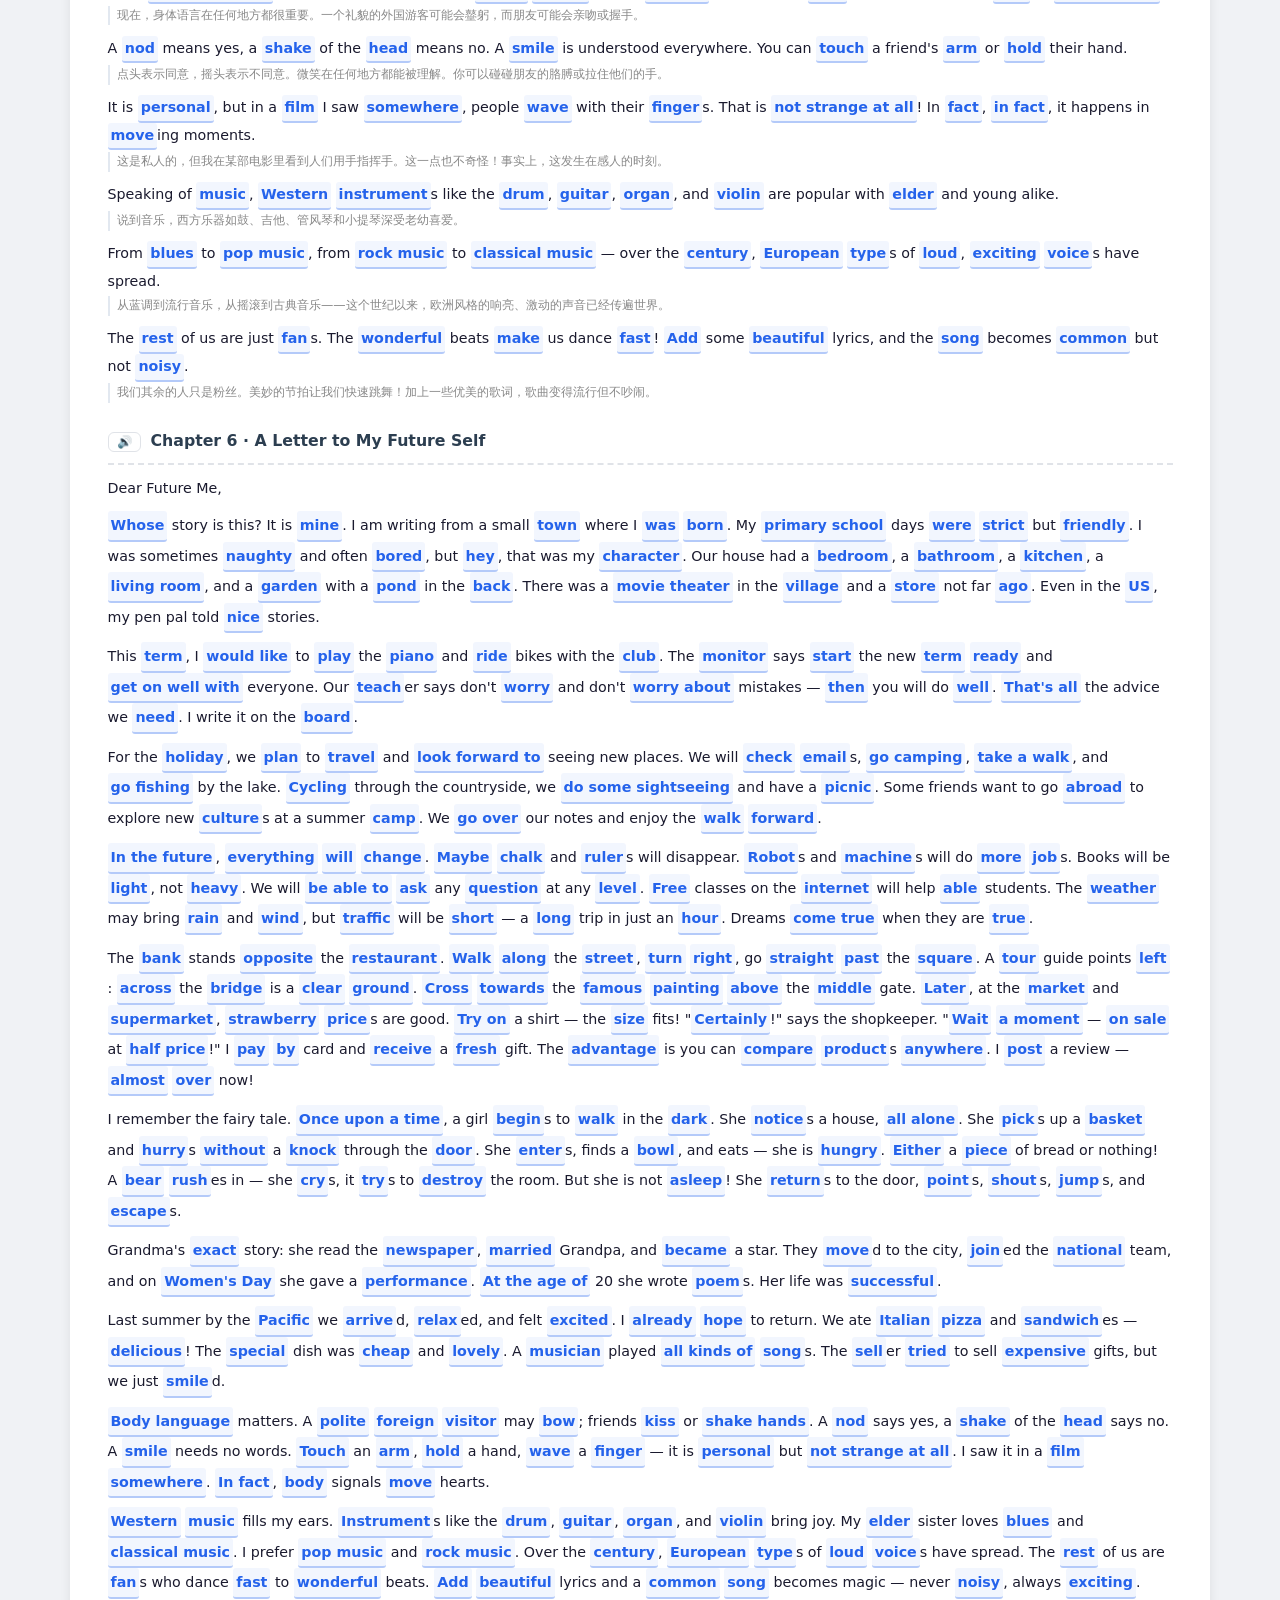
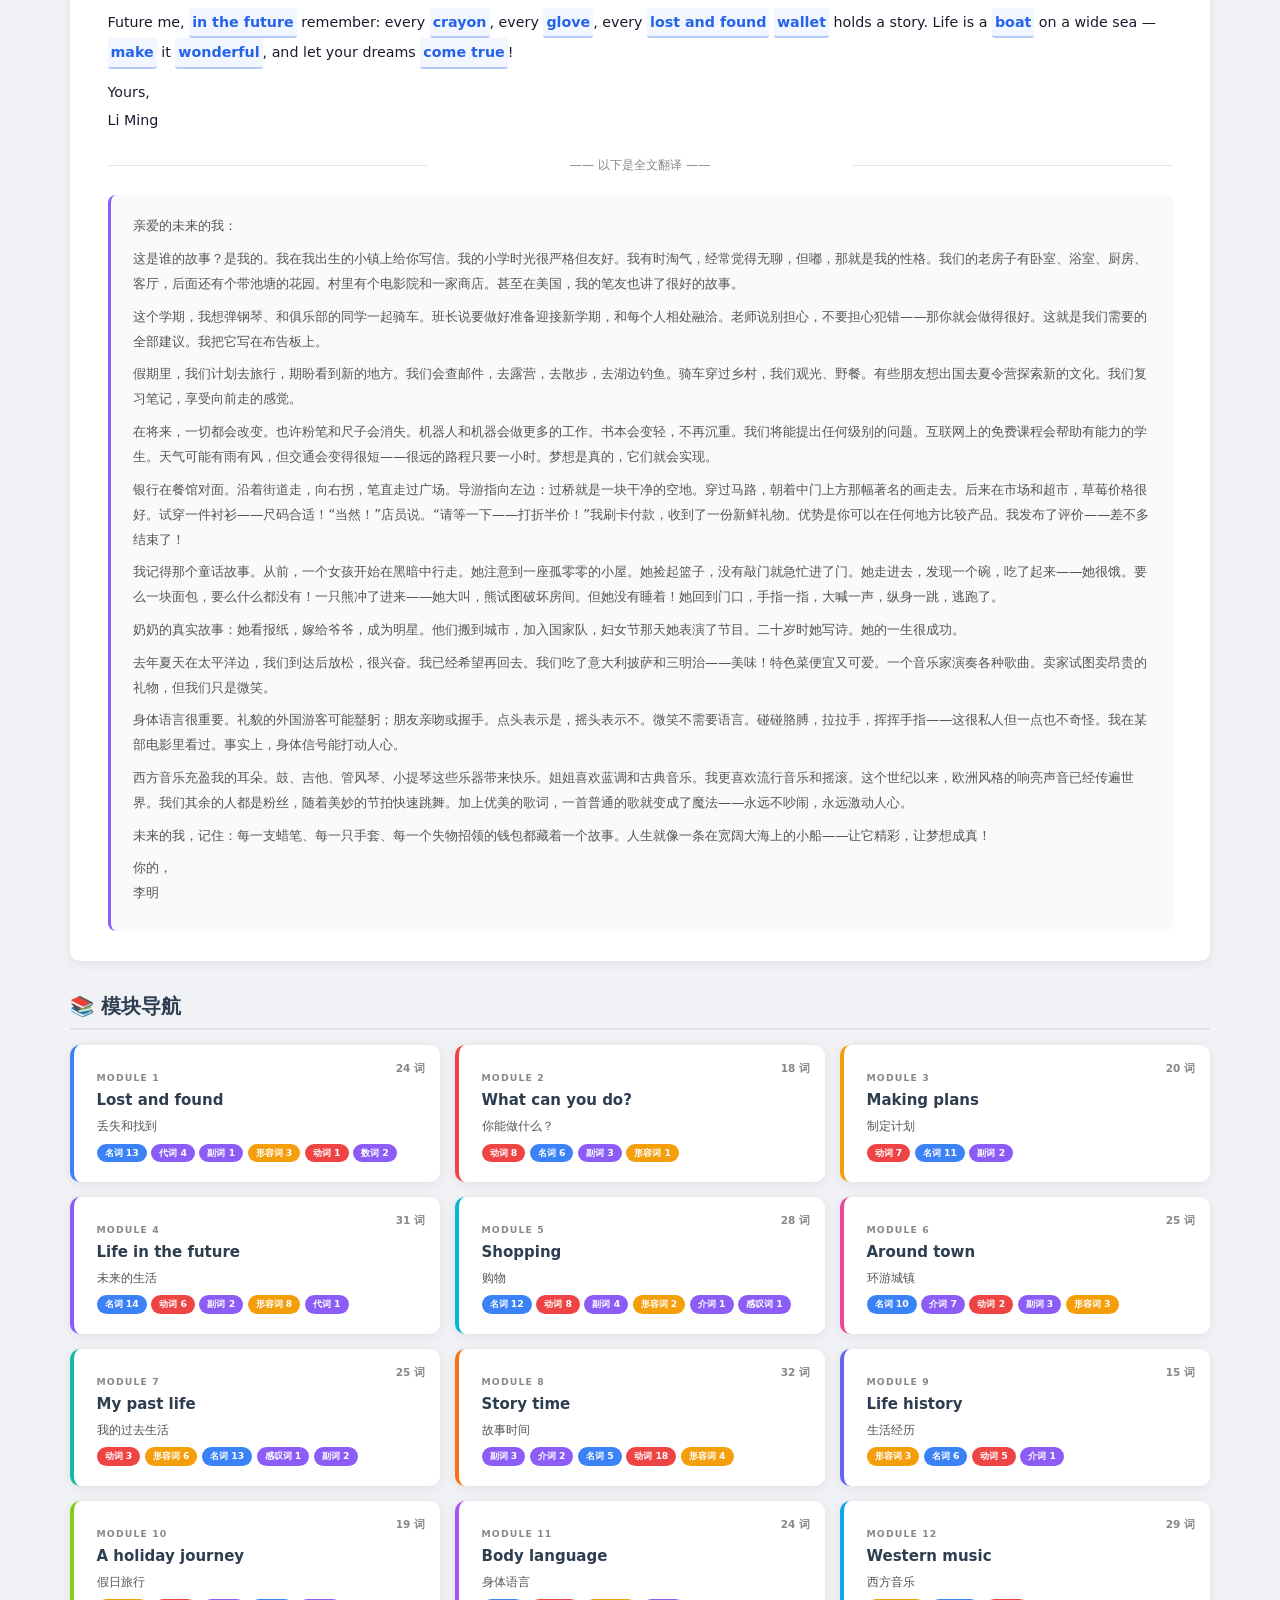
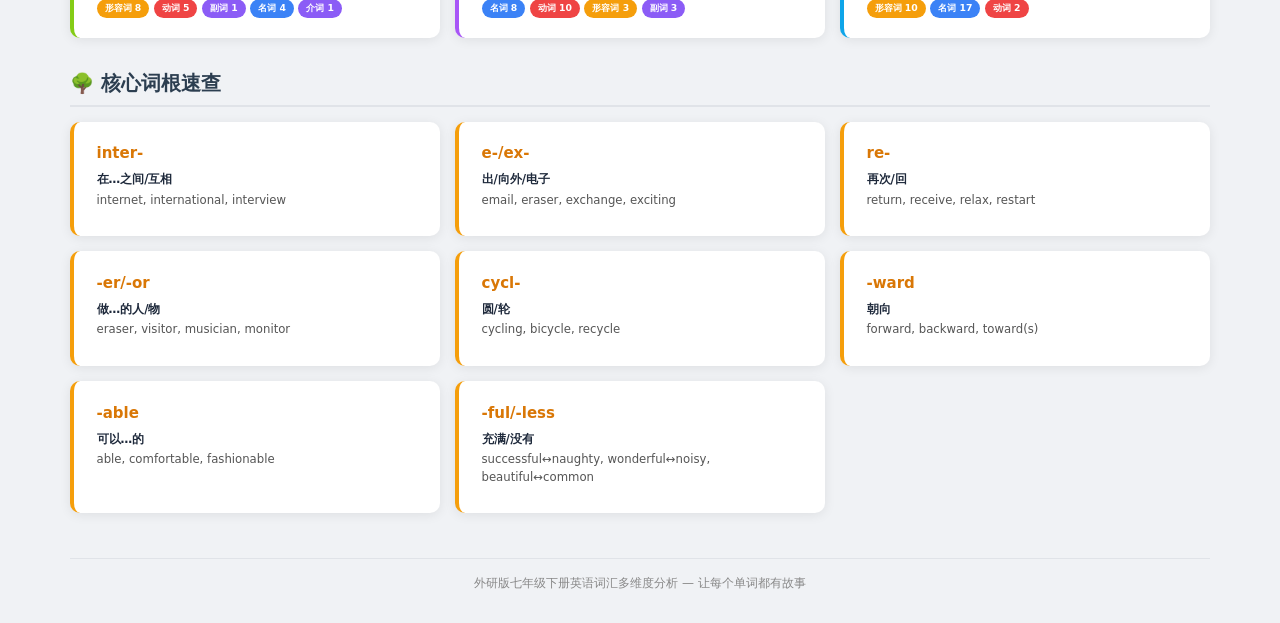
==== commit 9821022e: "Switch all content from 人教版七年级上册 to 外研版七年级下册 (12 modules) - Replace all 9 unit vocab data files with" ====
--- a/index.html
+++ b/index.html
@@ -3,27 +3,30 @@
 <head>
 <meta charset="UTF-8"><meta name="viewport" content="width=device-width,initial-scale=1">
 <meta name="referrer" content="no-referrer">
-<title>北京初一英语词汇多维度分析</title>
-<link rel="stylesheet" href="style.css?v=17">
+<title>外研版七年级下册英语词汇多维度分析</title>
+<link rel="stylesheet" href="style.css?v=18">
 </head>
 <body>
 <div id="app-root"><p style="color:#888;padding:2rem">Loading...</p></div>
 
 <!-- Data files -->
-<script src="vocab-data-u1.js"></script>
-<script src="vocab-data-u2.js"></script>
-<script src="vocab-data-u3.js"></script>
-<script src="vocab-data-u4.js"></script>
-<script src="vocab-data-u5.js"></script>
-<script src="vocab-data-u6.js"></script>
-<script src="vocab-data-u7.js"></script>
-<script src="vocab-data-u8.js"></script>
-<script src="vocab-data-u9.js"></script>
+<script src="vocab-data-u1.js?v=18"></script>
+<script src="vocab-data-u2.js?v=18"></script>
+<script src="vocab-data-u3.js?v=18"></script>
+<script src="vocab-data-u4.js?v=18"></script>
+<script src="vocab-data-u5.js?v=18"></script>
+<script src="vocab-data-u6.js?v=18"></script>
+<script src="vocab-data-u7.js?v=18"></script>
+<script src="vocab-data-u8.js?v=18"></script>
+<script src="vocab-data-u9.js?v=18"></script>
+<script src="vocab-data-u10.js?v=18"></script>
+<script src="vocab-data-u11.js?v=18"></script>
+<script src="vocab-data-u12.js?v=18"></script>
 <!-- TTS + Renderer -->
-<script src="tts.js?v=17"></script>
-<script src="word-renderer.js?v=17"></script>
+<script src="tts.js?v=18"></script>
+<script src="word-renderer.js?v=19"></script>
 <script>
-  const units = [UNIT1,UNIT2,UNIT3,UNIT4,UNIT5,UNIT6,UNIT7,UNIT8,UNIT9];
+  const units = [UNIT1,UNIT2,UNIT3,UNIT4,UNIT5,UNIT6,UNIT7,UNIT8,UNIT9,UNIT10,UNIT11,UNIT12];
   WordRenderer.renderIndex(units, document.getElementById('app-root'));
 </script>
 </body>
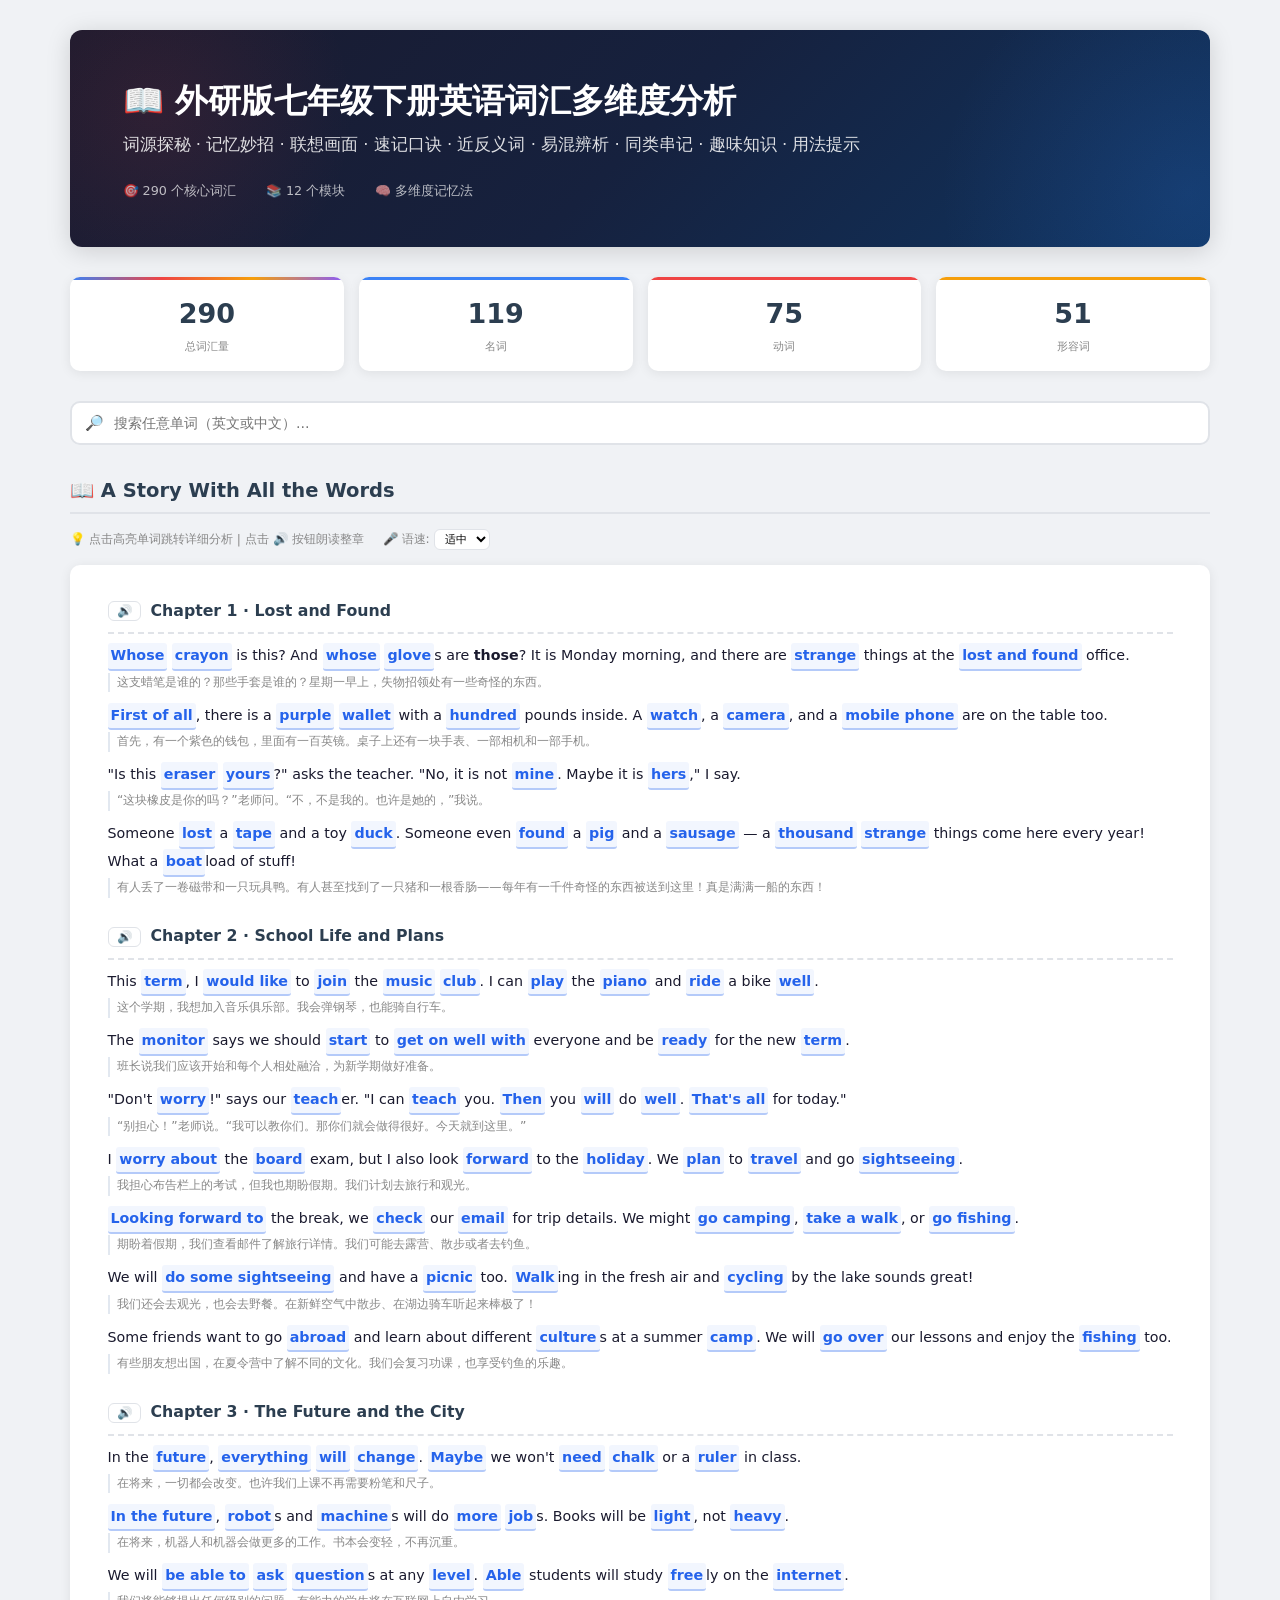
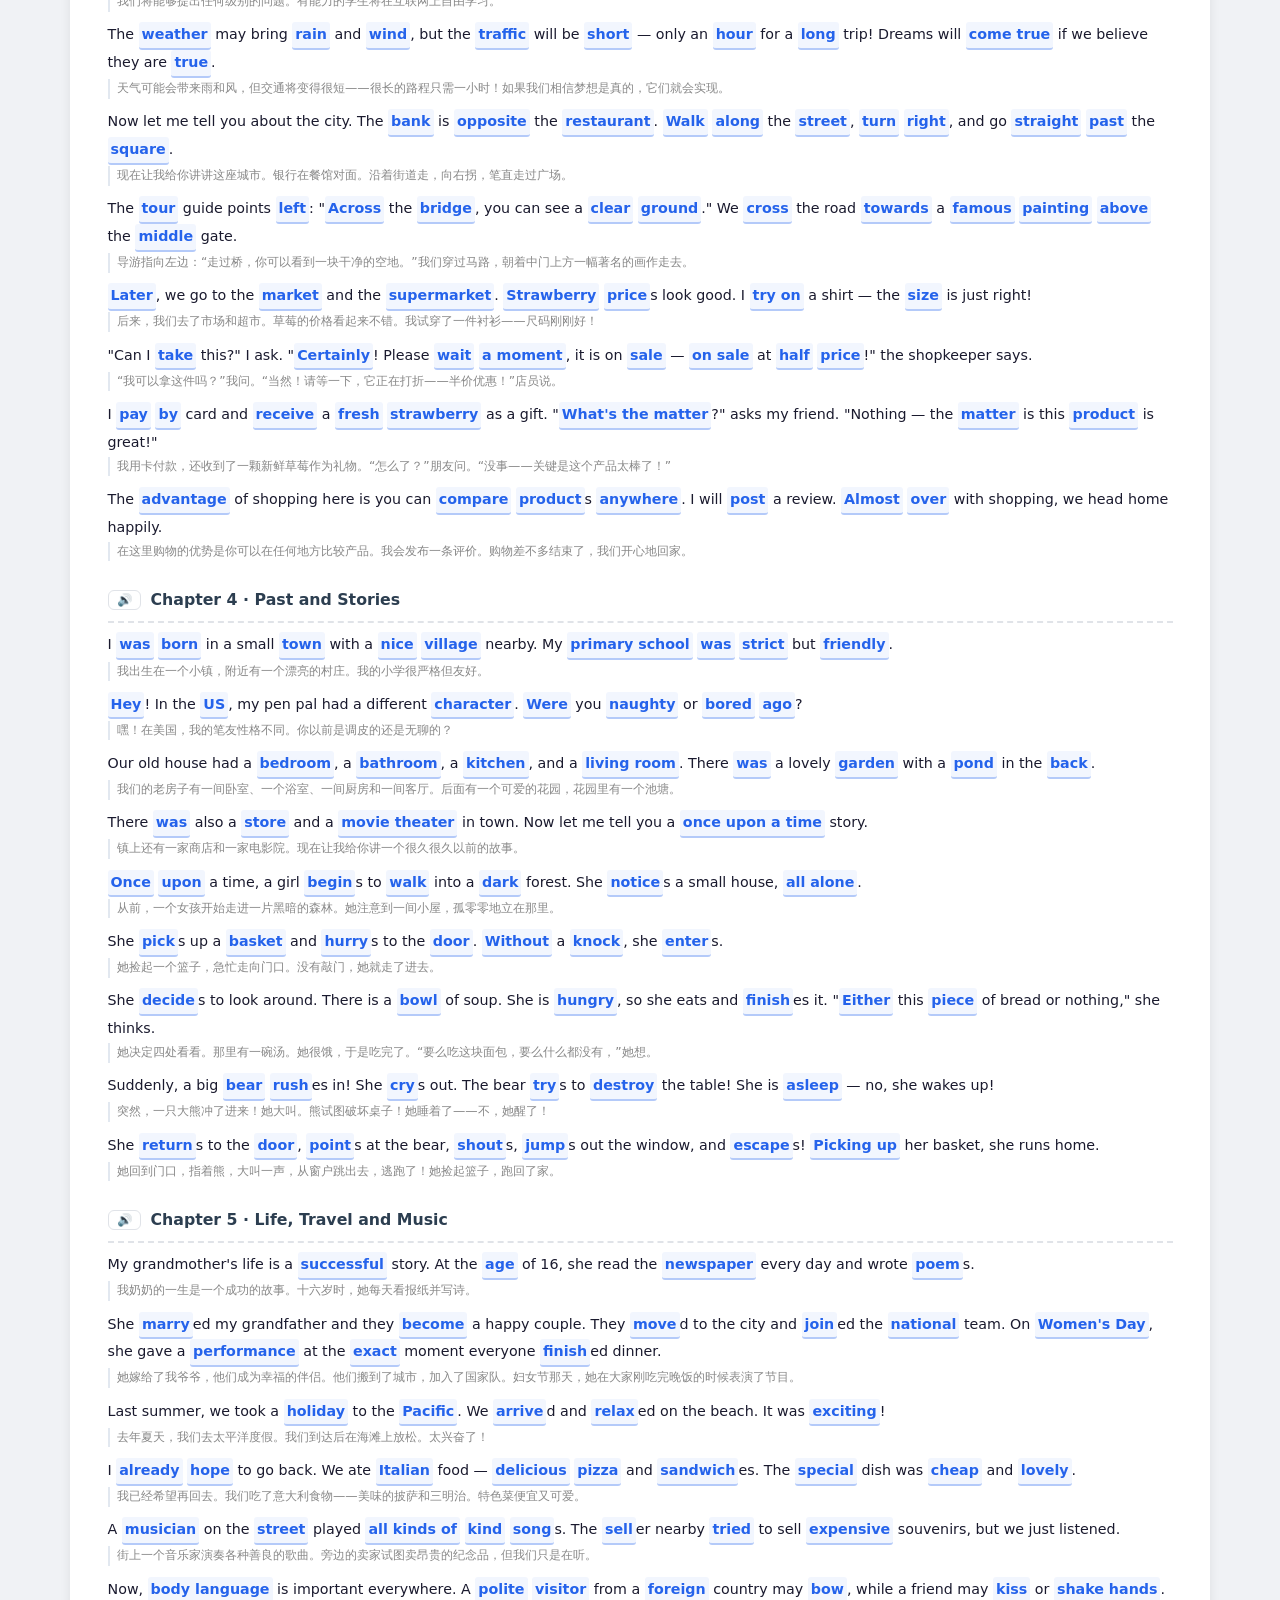
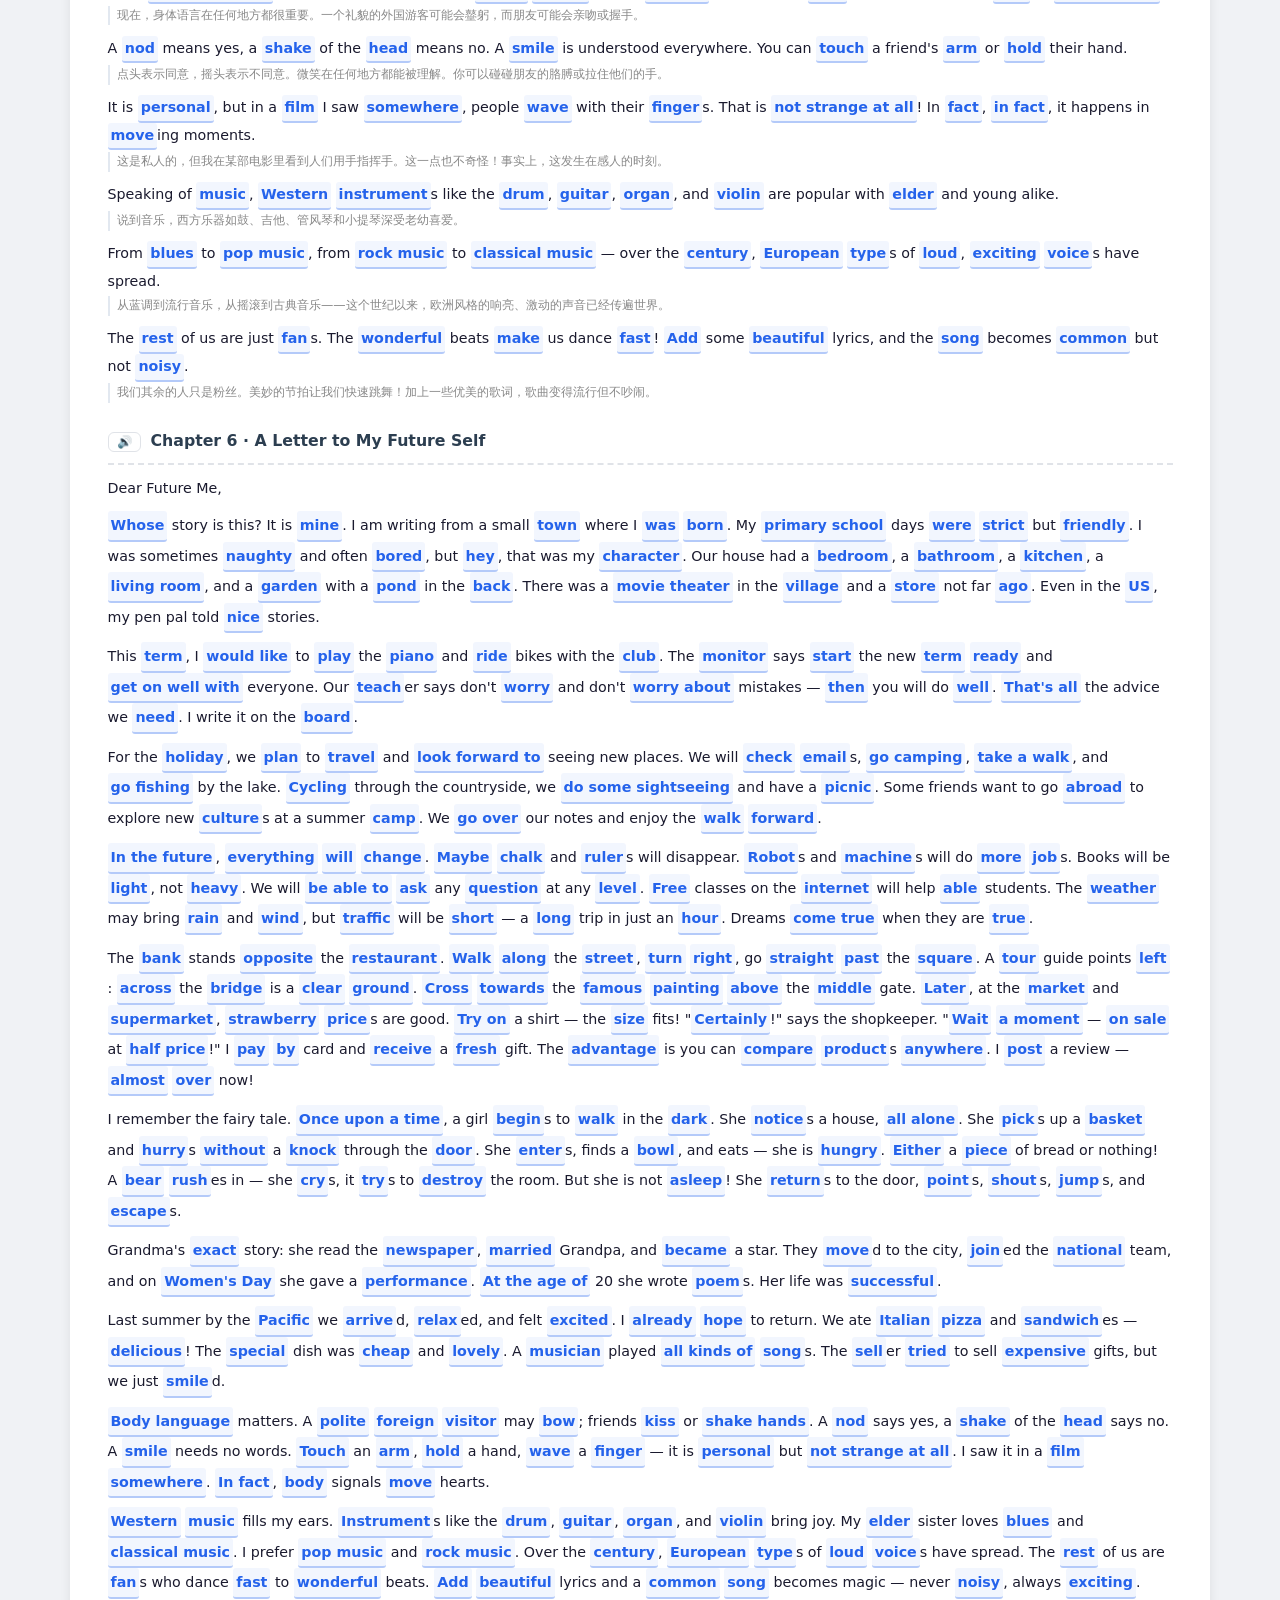
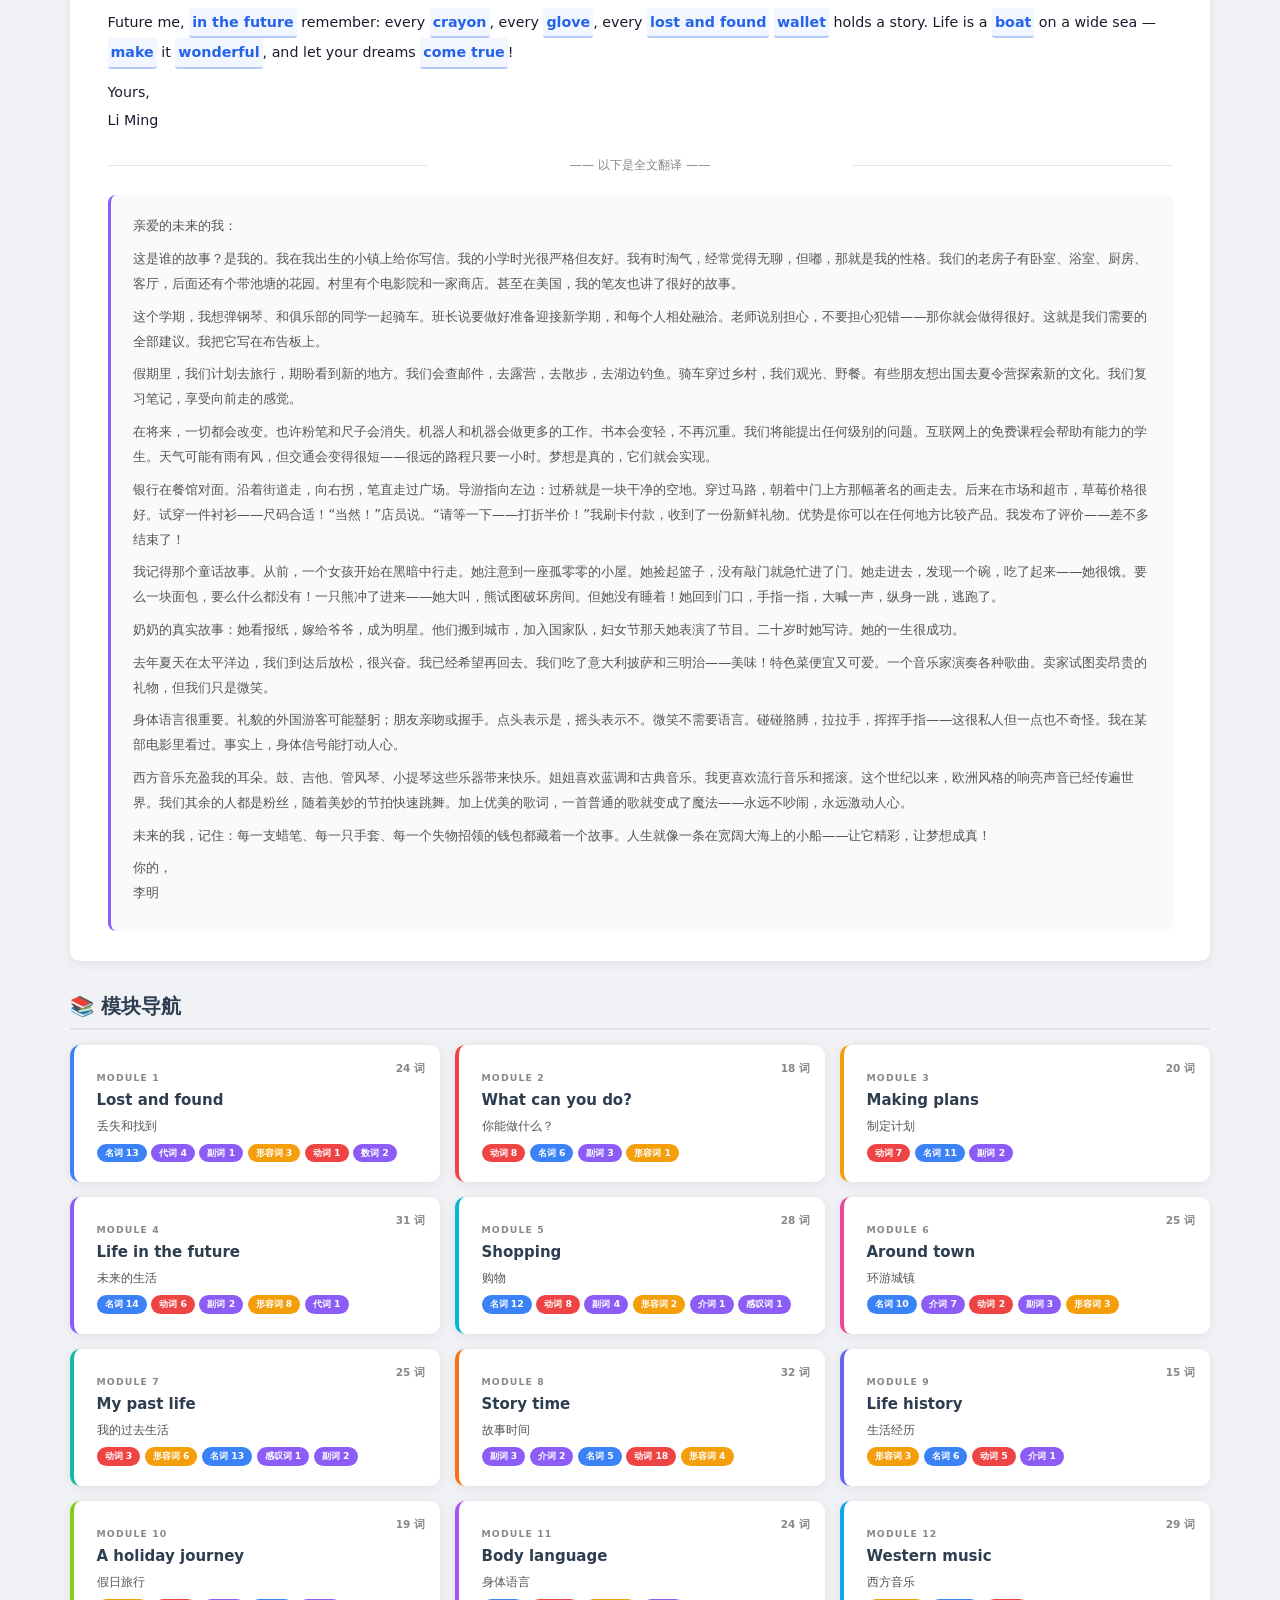
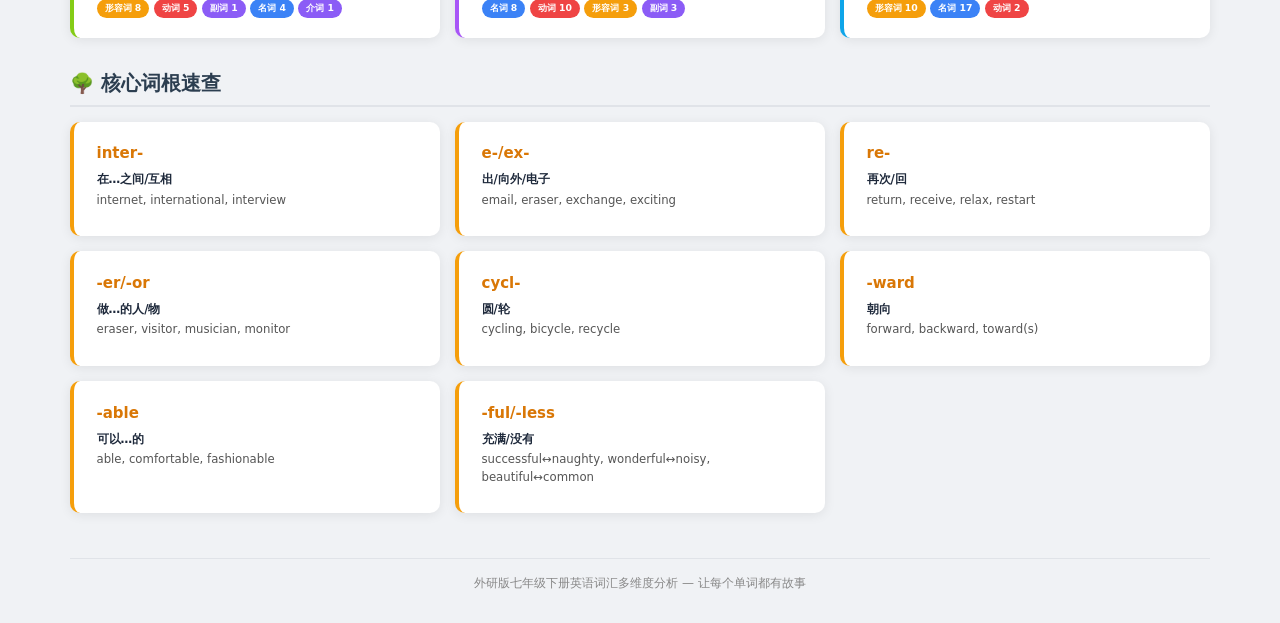
==== commit 0358a1d2: "Add 4 new learning dimensions to all 290 vocabulary words New fields per word: - visual: vivid menta" ====
--- a/index.html
+++ b/index.html
@@ -24,7 +24,7 @@
 <script src="vocab-data-u12.js?v=18"></script>
 <!-- TTS + Renderer -->
 <script src="tts.js?v=18"></script>
-<script src="word-renderer.js?v=19"></script>
+<script src="word-renderer.js?v=21"></script>
 <script>
   const units = [UNIT1,UNIT2,UNIT3,UNIT4,UNIT5,UNIT6,UNIT7,UNIT8,UNIT9,UNIT10,UNIT11,UNIT12];
   WordRenderer.renderIndex(units, document.getElementById('app-root'));
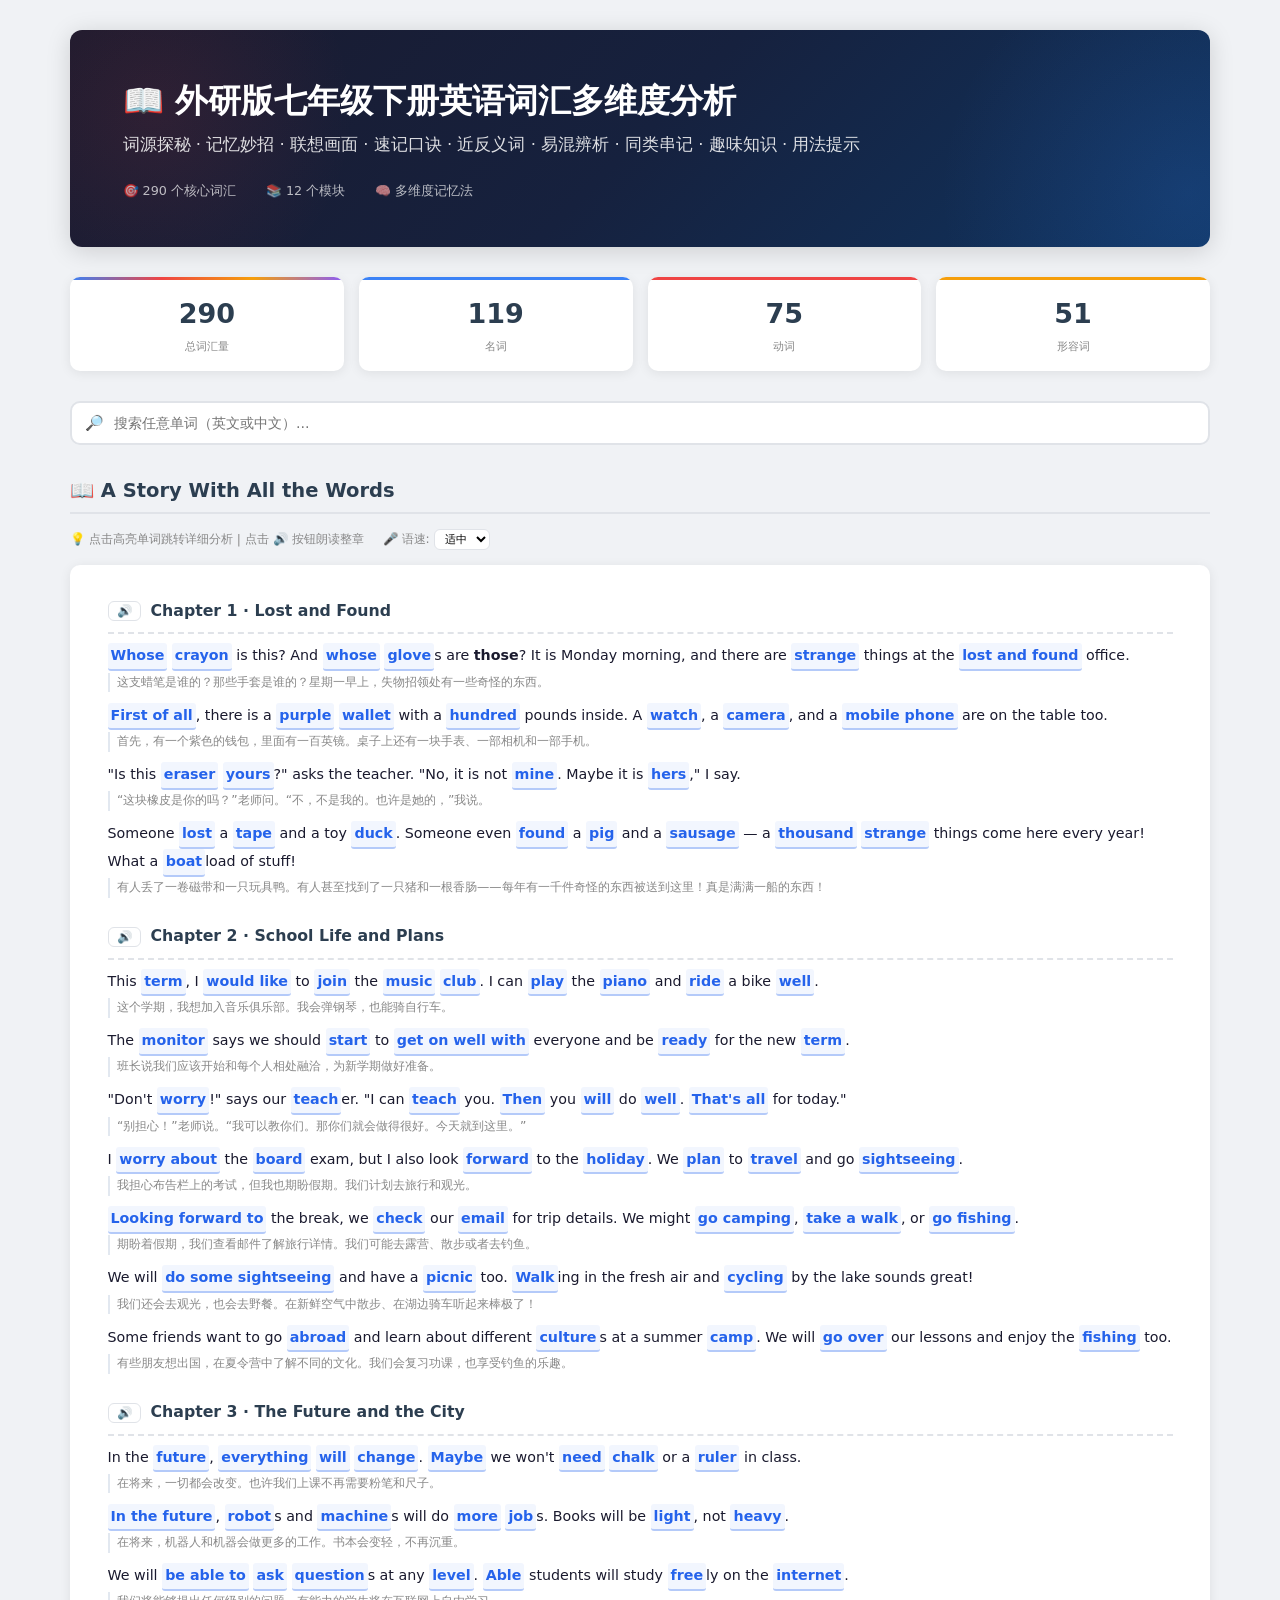
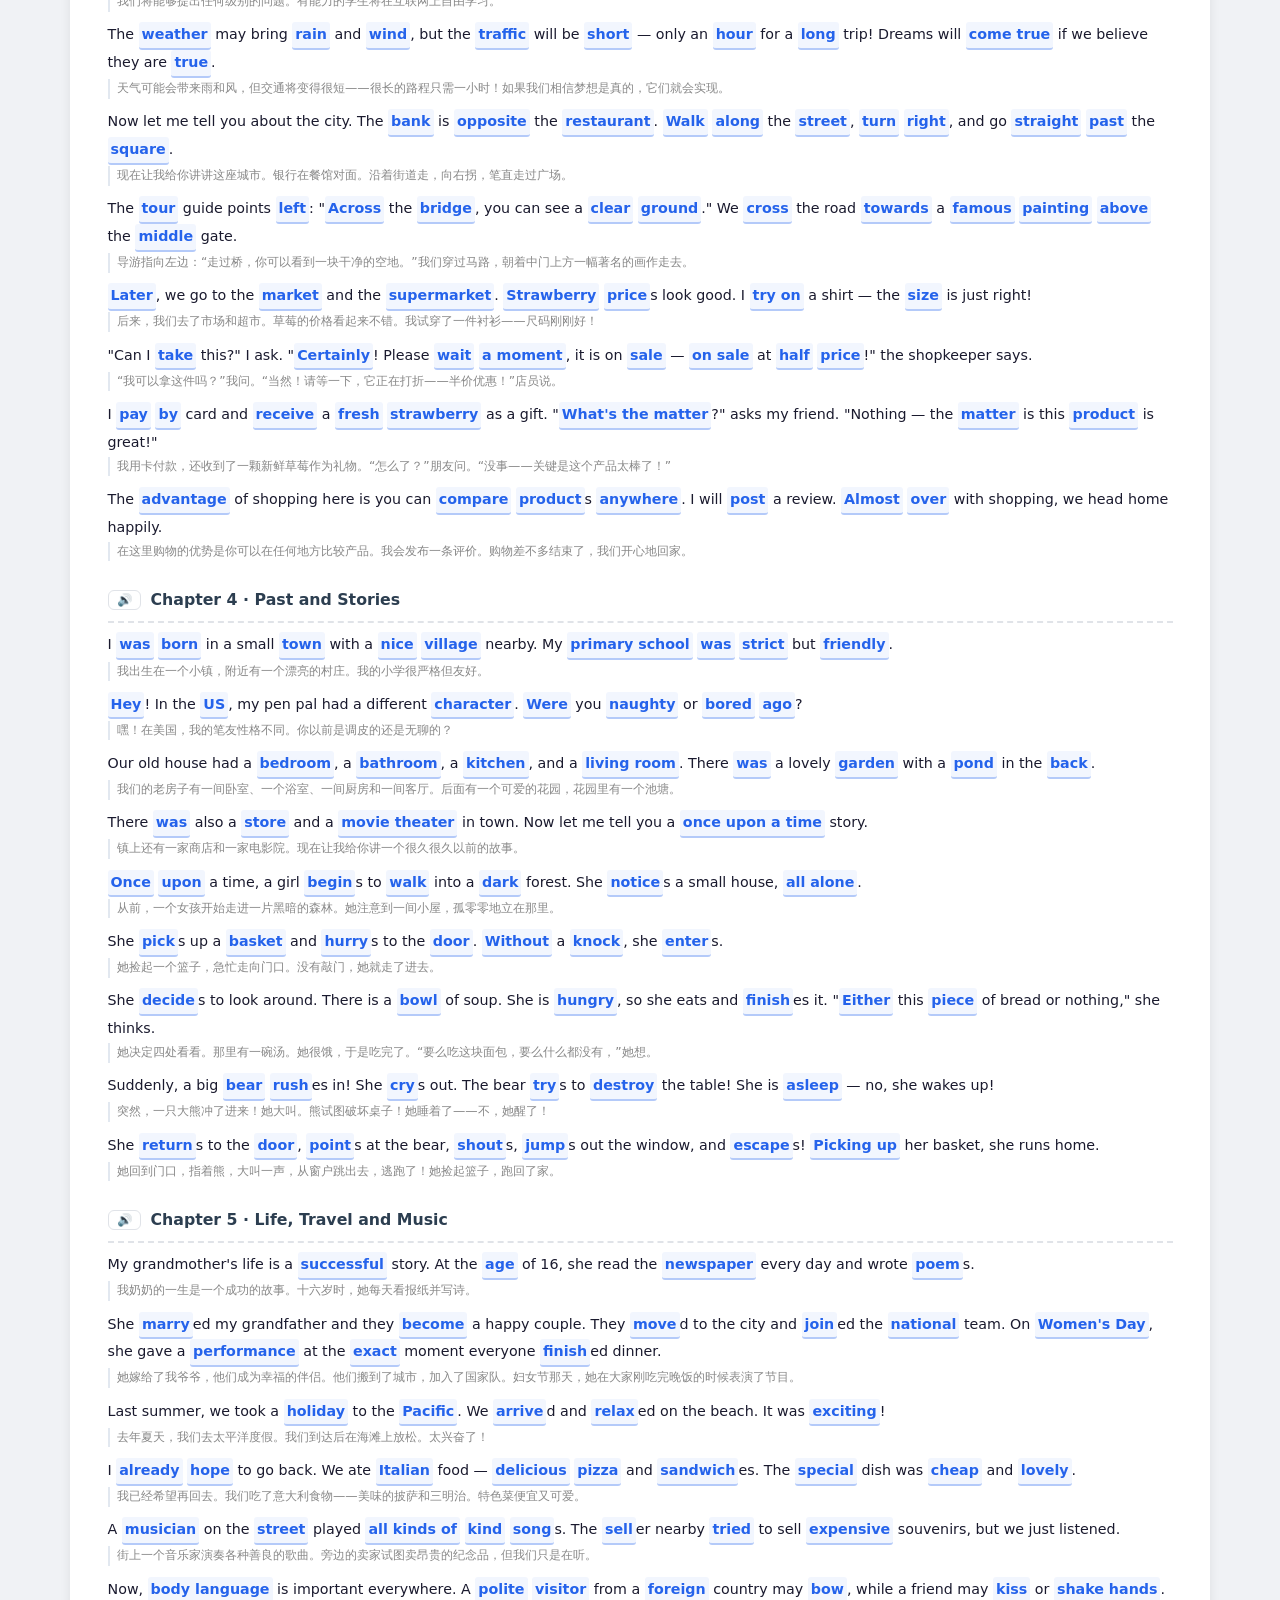
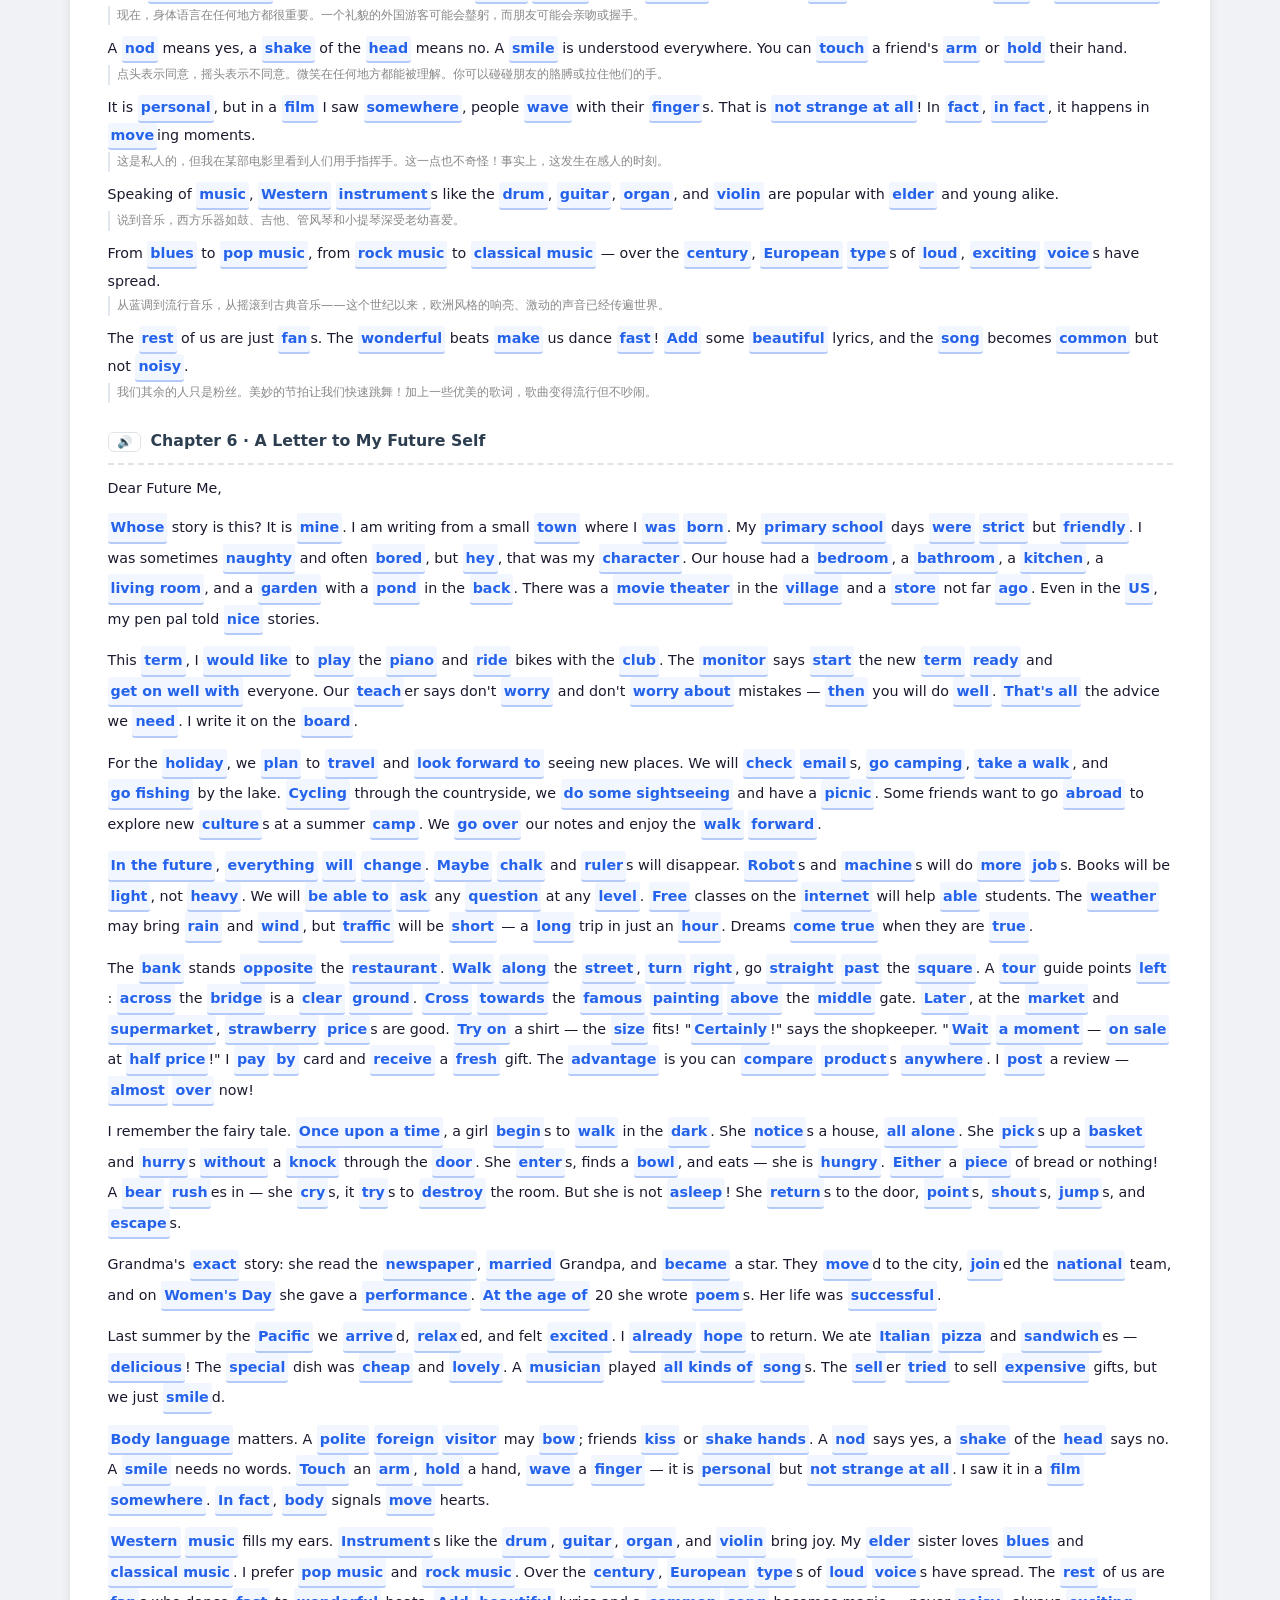
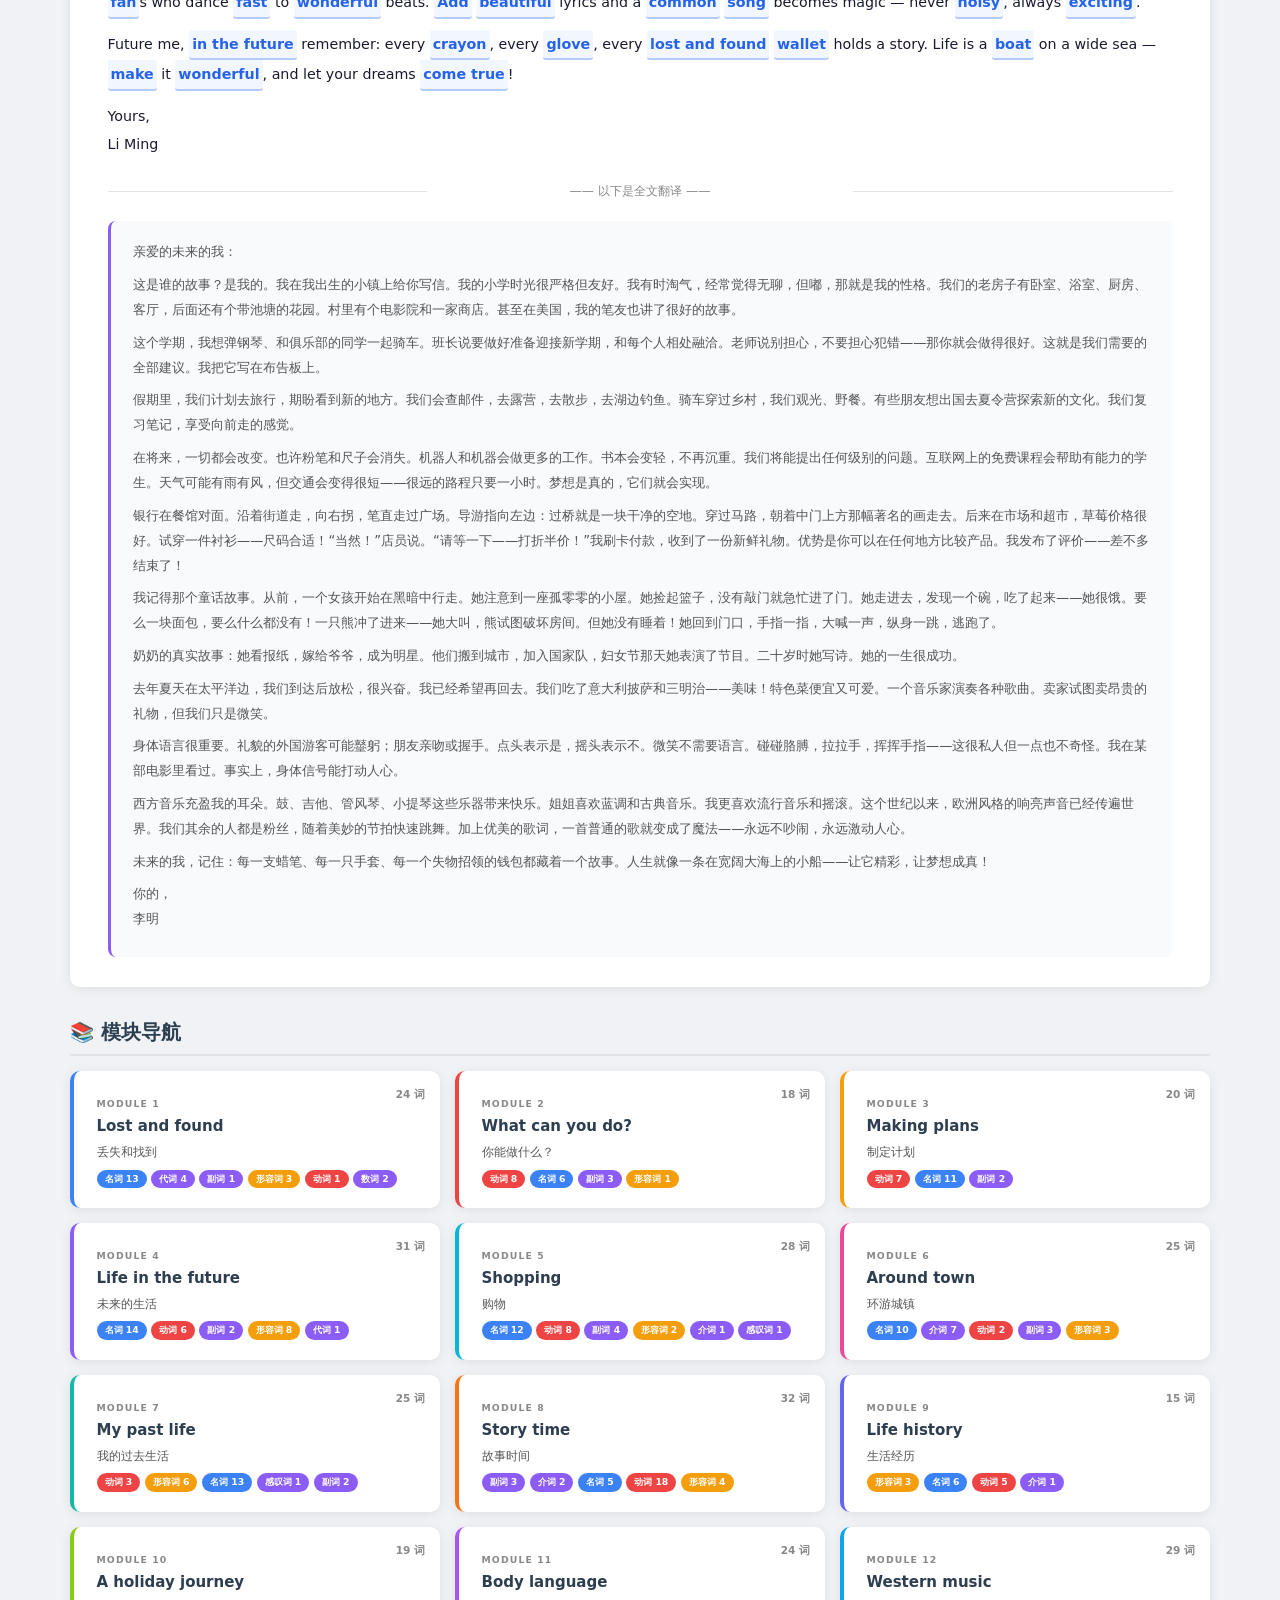
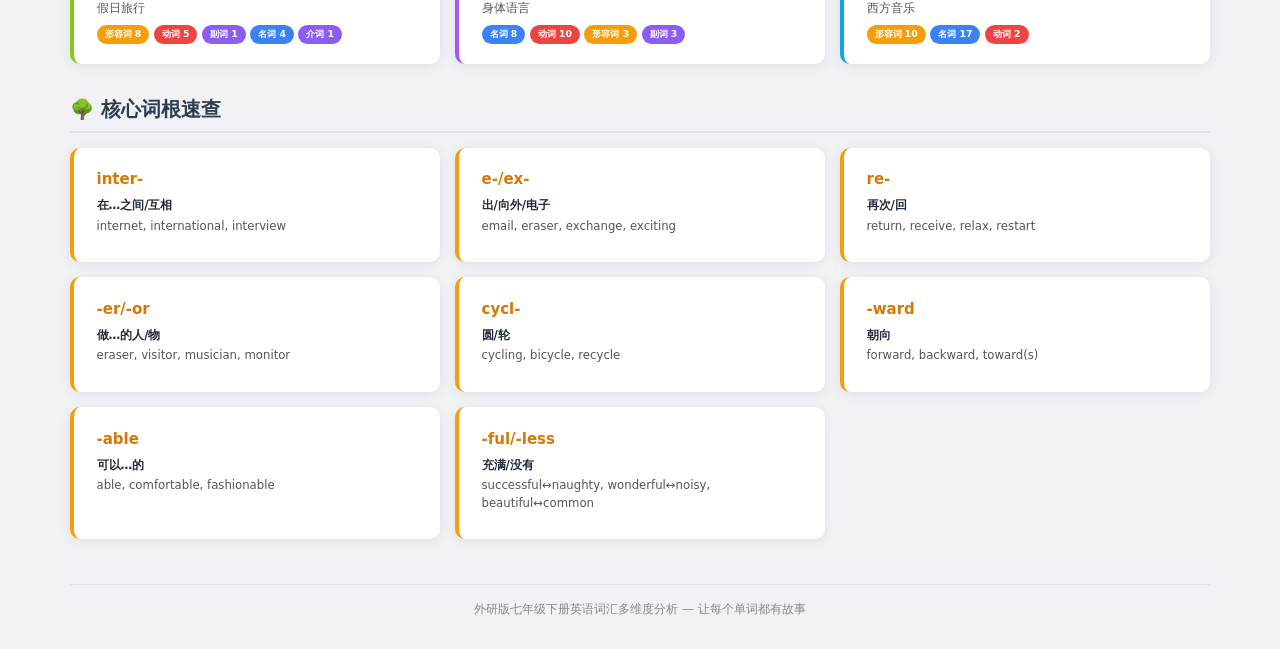
==== commit bf7a6e0b: "Add click-to-seek on story lines during chapter TTS playback - Click any English line in a playing c" ====
--- a/index.html
+++ b/index.html
@@ -4,7 +4,7 @@
 <meta charset="UTF-8"><meta name="viewport" content="width=device-width,initial-scale=1">
 <meta name="referrer" content="no-referrer">
 <title>外研版七年级下册英语词汇多维度分析</title>
-<link rel="stylesheet" href="style.css?v=18">
+<link rel="stylesheet" href="style.css?v=22">
 </head>
 <body>
 <div id="app-root"><p style="color:#888;padding:2rem">Loading...</p></div>
@@ -23,8 +23,8 @@
 <script src="vocab-data-u11.js?v=18"></script>
 <script src="vocab-data-u12.js?v=18"></script>
 <!-- TTS + Renderer -->
-<script src="tts.js?v=18"></script>
-<script src="word-renderer.js?v=21"></script>
+<script src="tts.js?v=22"></script>
+<script src="word-renderer.js?v=22"></script>
 <script>
   const units = [UNIT1,UNIT2,UNIT3,UNIT4,UNIT5,UNIT6,UNIT7,UNIT8,UNIT9,UNIT10,UNIT11,UNIT12];
   WordRenderer.renderIndex(units, document.getElementById('app-root'));
--- a/style.css
+++ b/style.css
@@ -121,6 +121,14 @@
 .dim-panel.dp-fun .dim-title{color:#db2777}
 .dim-panel.dp-usage{border-left-color:#64748b}
 .dim-panel.dp-usage .dim-title{color:#475569}
+.dim-panel.dp-visual{border-left-color:#f472b6}
+.dim-panel.dp-visual .dim-title{color:#db2777}
+.dim-panel.dp-confuse{border-left-color:#fb923c}
+.dim-panel.dp-confuse .dim-title{color:#ea580c}
+.dim-panel.dp-rhyme{border-left-color:#a78bfa}
+.dim-panel.dp-rhyme .dim-title{color:#7c3aed}
+.dim-panel.dp-scene{border-left-color:#34d399}
+.dim-panel.dp-scene .dim-title{color:#059669}
 
 .dim-panel p,.dim-panel li{font-size:.82rem;color:var(--text2);line-height:1.6}
 .dim-panel ul{padding-left:1.1rem;margin:0}
@@ -184,6 +192,8 @@
 .story-line{margin-bottom:.7rem}
 .story-en{font-size:.95rem;color:var(--text);line-height:1.8}
 .story-zh{font-size:.82rem;color:var(--text3);line-height:1.6;padding-left:.5rem;border-left:2px solid #e2e8f0;margin-top:.1rem}
+.story-en,.story-block-en p{transition:background .2s,box-shadow .2s;border-radius:4px;padding:2px 4px;margin:-2px -4px}
+.story-line-playing{background:rgba(59,130,246,.1);box-shadow:inset 3px 0 0 #3b82f6}
 .story-word{display:inline-block;color:#2563eb;font-weight:700;text-decoration:none;padding:0 3px;border-radius:3px;background:rgba(37,99,235,.06);border-bottom:2px solid rgba(37,99,235,.3);transition:all .15s;cursor:pointer}
 .story-word:hover{background:rgba(37,99,235,.12);border-bottom-color:#2563eb;transform:translateY(-1px)}
 .story-block-en{margin-bottom:1rem}
